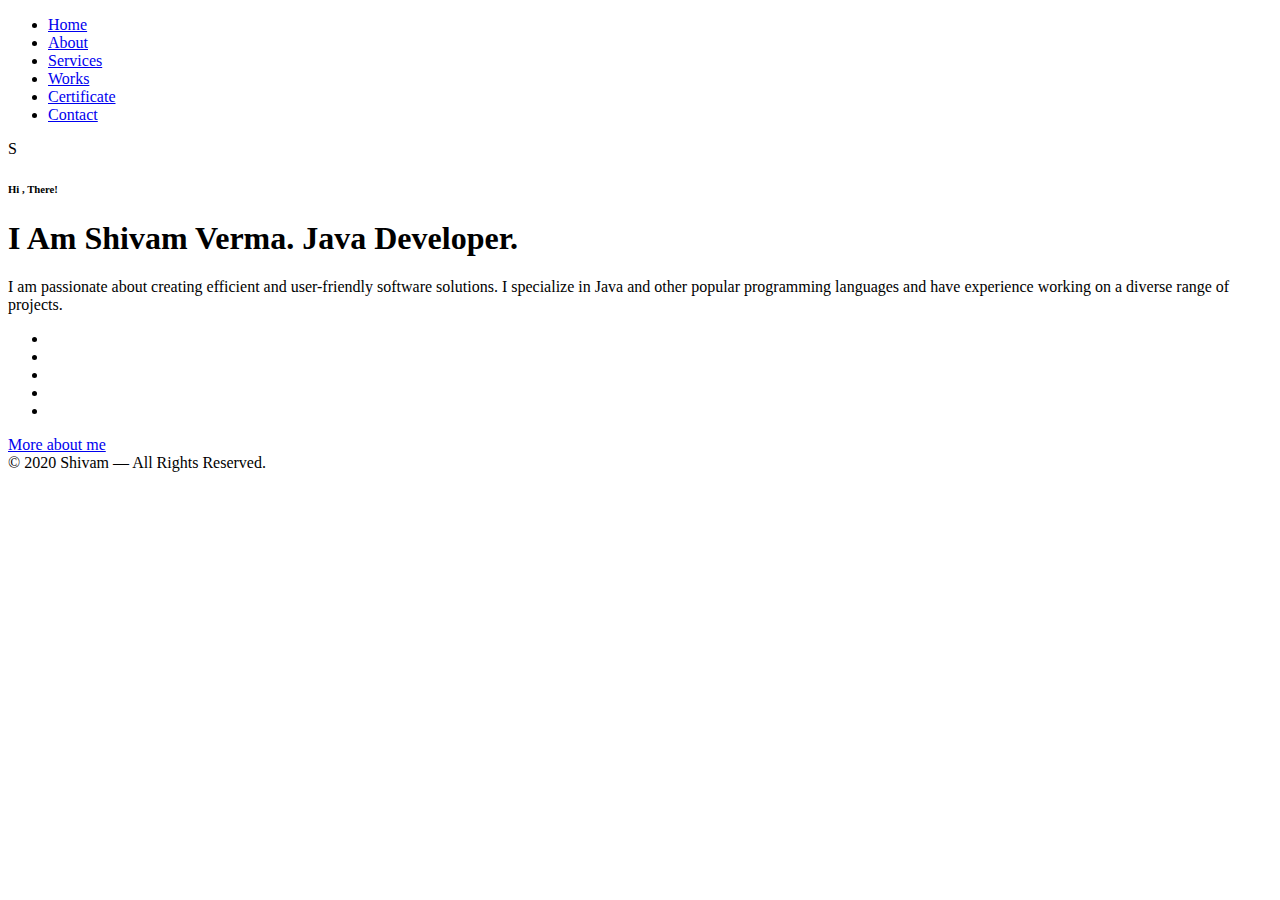
==== index.html @ c759f681 "updated information" ====
<!doctype html>
<html lang="en">


<head>
    <!-- Meta -->
    <meta charset="UTF-8">
    <meta name="viewport" content="width=device-width, initial-scale=1.0">
    <meta http-equiv="X-UA-Compatible" content="ie=edge">

    <!-- favicon -->
    <link rel="icon" sizes="16x16" type="image/png" href="/assets/img/favicon.png" id="fevicon" >

    <!-- Title -->
    <title> Shivam - Personal Portfolio  </title>

    <!-- CSS Plugins -->
    <link rel="stylesheet" href="assets/css/all.css">
    <link rel="stylesheet" href="assets/css/elegant-font-icons.css">
    <link rel="stylesheet" href="assets/css/bootstrap.min.css">
    <link rel="stylesheet" href="assets/css/magnific-popup.css">
    <link rel="stylesheet" href="assets/css/owl.carousel.css">
    <link rel="stylesheet" href="assets/css/jquery.animatedheadline.css">
    <link rel="stylesheet" href="assets/css/animate.css">

    <!-- Font Google -->
    <link href="https://fonts.googleapis.com/css?family=Poppins:300,400,500,600,700,800,900&amp;display=swap" rel="stylesheet">
    <link href="https://fonts.googleapis.com/css?family=Muli:300,400,500,600,700,800,900&amp;display=swap" rel="stylesheet">

    <!-- main style -->
    <link rel="stylesheet" href="assets/css/style.css">
    <link rel="stylesheet" href="assets/css/colors/color-6.css">
    <link rel="stylesheet" href="assets/css/custom.css">
</head>

<body>
    <!--Menu-->
    <div class="main-menu fixed-top main-menu-left">
        <nav class="nav-menu">
            <ul class="menu">
                <li>
                    <a href="index.html" class="active">Home</a>
                </li>
                <li>
                    <a href="about.html">About</a>
                </li>
                <li>
                    <a href="services.html">Services</a>
                </li>
                <li>
                    <a href="works.html">Works</a>
                </li>
                <li>
                    <a href="certificate.html">Certificate</a>
                </li>
              <!--   <li>
                    <a href="blog.html">Blog</a>
                </li> -->
                <li>
                    <a href="contact.html">Contact</a>
                </li>
            </ul>
        </nav>
        <!--hamburger-menu-->
        <a class="hamburger-menu js-toggle-menu" href="#">
            <div class="g-lines">
                <span class="line line-dark"></span>
                <span class="line line-dark"></span>
                <span class="line line-dark"></span>
            </div>
        </a>
    </div>
    
    <div class="main-logo text-center">
        <div class="container">
            <div class="row">
                <div class="col-lg-6"></div>
                <div class="col-lg-6">
                    <a class="logo wow customFadeInUp slow" >
                        S
                    </a>
                </div> 
            </div>
        </div>
    </div>

    <!--Home-->
   
    <section class="home home-6 d-flex align-items-center"  >
     <!-- <img src="/assets/img/bg/3.png" alt="logo" id="mypic"> -->
        <div class="container">
            <div class="row">
                <div class="col-lg-6"></div>
                <div class="col-lg-6">
                    <div class="home-banner wow customFadeInUp delay-0-2s slow">                      
                        <h6> Hi , There! </h6>
                        <h1 class="cd-headline clip">I Am 
                            <span class="cd-words-wrapper base-color">
                                <b class="is-visible"> Shivam Verma. </b>
                                <b contentEditable="true">Java Developer.</b>
                                <!-- <b>Back End Developer.</b> -->
                            </span>
                        </h1>
                        <p class="max-width-400">
                            I am passionate about creating efficient and user-friendly software solutions. I specialize in Java and other popular programming languages and have experience working on a diverse range of projects.
                        </p> 

                        <ul class="social-icons list-inline">
                            <li>
                                  <a href="https://www.linkedin.com/in/shivamverma61/"><i class="fab fa-linkedin"></i></a>  
                            </li>

                            <li>
                                  <a href="https://twitter.com/Arthur31692023/"> <i class="fab fa-twitter"></i></a> 
                                </li>

                            <li>
                                  <a href="https://www.instagram.com/zenvoyager_88">  <i class="fab fa-instagram"></i></a> 
                            </li>

                            <li>
                                 <a href="https://github.com/shivamverma26"><i class="fab fa-github"></i></a>
                            </li>

                            <li>
                              <a href="mailto:verma.shivam2605@gmail.com"><i class="fab fa-google"></i></a>    
                              </li>
                              
                        </ul>
                        <a href="about.html" class="btn-custom" >More about me</a>
                    </div>
                </div>
            </div>
        </div>
        <div class="copyright">
            <div class="container">
                <div class="row ">
                    <div class="col-lg-6"></div>
                    <div class="col-lg-6 text-center">
                        <span class="wow customFadeInUp delay-0-4s slow">© 2020 Shivam — All Rights Reserved.</span>
                    </div>
                </div>
            </div>
        </div>
    
    </section>


     <!--loading -->
    <div class="loading">
        <div class="circle"></div>
    </div>



    <!-- jQuery first, then Popper.js, then Bootstrap JS -->
    <script src="assets/js/jquery-3.5.0.min.js"></script>
    <script src="assets/js/popper.min.js"></script>
    <!-- <script src="assets/js/bootstrap.min.js"></script> -->
    
    <!-- JS Plugins  -->
    <script src="assets/js/jquery.magnific-popup.min.js"></script>
    <script src="assets/js/owl.carousel.min.js"></script>
    <script src="assets/js/jquery.mixitup.js"></script>
    <script src="assets/js/wow.min.js"></script>
    <script src="assets/js/ajax-contact.js"></script>
    <script src="assets/js/jquery.animatedheadline.min.js"></script>
    <script src="assets/js/main.js"></script>


</body>


</html>
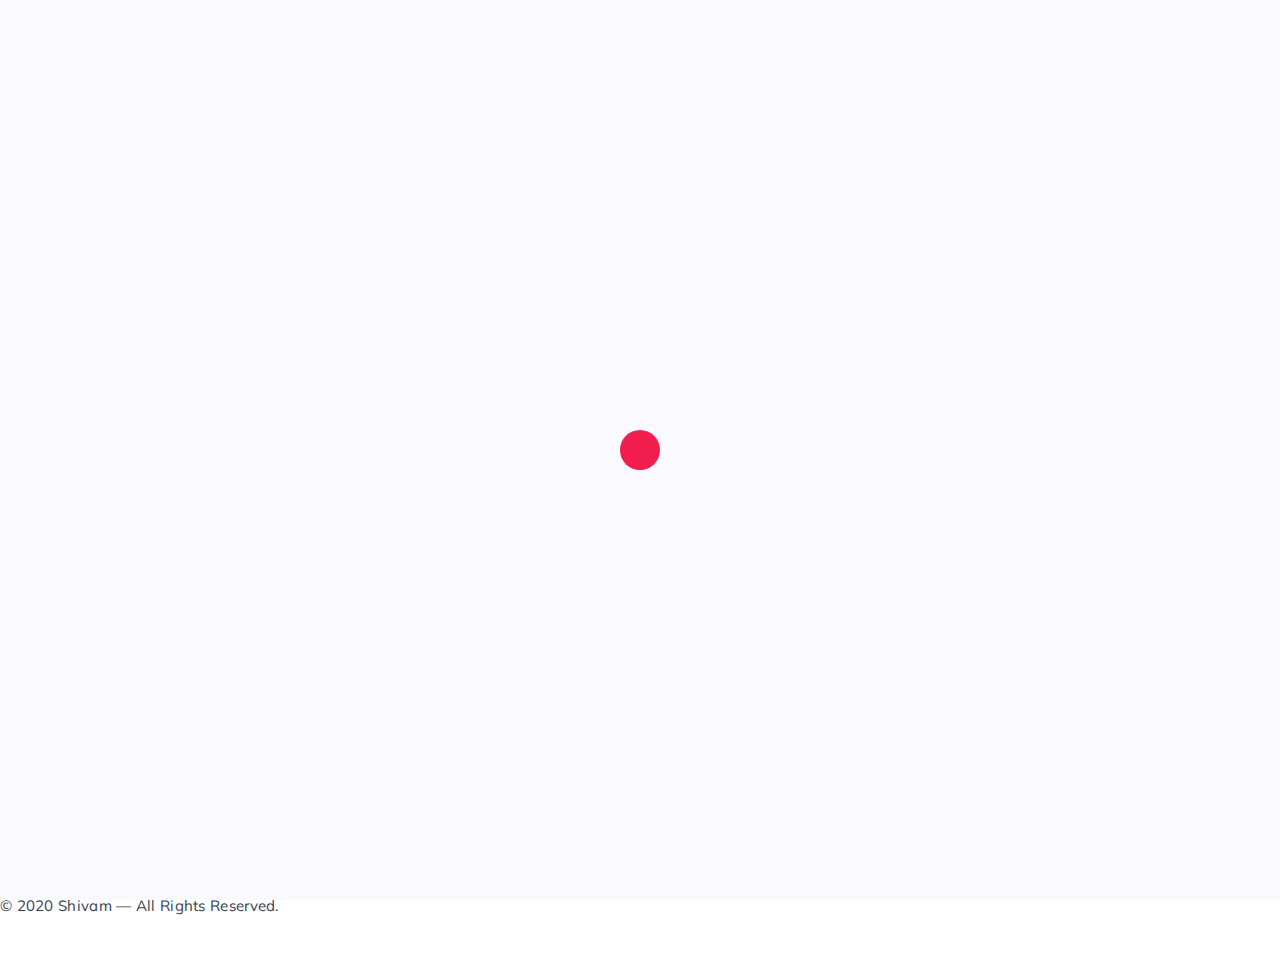
==== commit 867b65c1: "Information Updated" ====
--- a/index.html
+++ b/index.html
@@ -87,7 +87,7 @@
     <!--Home-->
    
     <section class="home home-6 d-flex align-items-center"  >
-     <!-- <img src="/assets/img/bg/3.png" alt="logo" id="mypic"> -->
+     <!-- <img src="./assets/img/bg/profile-pic.png" alt="logo" id="mypic"> -->
         <div class="container">
             <div class="row">
                 <div class="col-lg-6"></div>
@@ -101,7 +101,7 @@
                                 <!-- <b>Back End Developer.</b> -->
                             </span>
                         </h1>
-                        <p class="max-width-400">
+                        <p class="max-width-600">
                             I am passionate about creating efficient and user-friendly software solutions. I specialize in Java and other popular programming languages and have experience working on a diverse range of projects.
                         </p> 
 
--- a/assets/css/style.css
+++ b/assets/css/style.css
@@ -0,0 +1,2013 @@
+/* -----------------------------------------------
+				CSS Styles 
+--------------------------------------------------
+
+    Template Name: Shivam - Personal Portfolio Template
+    
+--------------------------------------------------
+
+Table of Content
+
+    - Global
+    - Section
+    - Menu
+    - Home
+    - About
+    - Services
+    - Works
+    - Blog
+    - Blog-single
+	- Contact 
+	- Preloader 
+    - Responsive
+    - Dark
+ 
+
+----------------------------------- */
+/* -----------------------------------
+		 Global
+----------------------------------- */
+* {
+  margin: 0;
+  padding: 0;
+  font-family: inherit;
+  outline: none !important;
+  list-style: none !important;
+}
+
+*:after,
+*:before {
+  -webkit-box-sizing: border-box;
+          box-sizing: border-box;
+  padding: 0;
+  margin: 0;
+}
+
+html {
+  scroll-behavior: smooth;
+}
+
+body {
+  font-family: "Muli", sans-serif;
+  font-size: 16px;
+  background-color: #F9F9FF;
+  color: #515c6a;
+  font-weight: 400;
+}
+
+h1, h2, h3, h4, h5, h6 {
+  font-family: "Poppins", sans-serif;
+  font-weight: 700;
+  line-height: 1.618;
+  color: #35404e;
+  margin: 0;
+}
+
+h1 {
+  font-size: 40px;
+}
+
+h2 {
+  font-size: 36px;
+}
+
+h3 {
+  font-size: 28px;
+}
+
+h4 {
+  font-size: 24px;
+}
+
+h5 {
+  font-size: 20px;
+}
+
+h6 {
+  font-size: 16px;
+}
+
+a {
+  text-decoration: none;
+  color: inherit;
+}
+
+a:hover, a:focus {
+  text-decoration: none;
+  color: #f21e4e;
+}
+
+.base-color {
+  color: #f21e4e;
+}
+
+.bg-base-color {
+  background-color: #f21e4e;
+}
+
+.max-width-400 {
+  max-width: 400px;
+}
+
+img {
+  max-width: 65%;
+  height: auto;
+}
+img.cup_img {
+  max-width: 65%;
+  height: auto;
+}
+img.banana_img {
+  max-width: 90%;
+  height: auto;
+}
+img.banana_img1{
+  max-width: 90%;
+  height: auto;
+  position: relative;
+  bottom: -50px;
+}
+.home {
+  background: url("../img/bg/temp.jpg"); 
+  margin-bottom: -100px;
+}
+
+ul {
+  margin-bottom: 0;
+}
+
+.list-inline li {
+  display: inline-block;
+}
+
+/* margin */
+.mb-50 {
+  margin-bottom: 50px;
+}
+
+.mb-40 {
+  margin-bottom: 40px;
+}
+
+.mb-30 {
+  margin-bottom: 30px;
+}
+
+.mb-20 {
+  margin-bottom: 20px;
+}
+
+.mt-40 {
+  margin-top: 40px;
+}
+
+/*  Buttons  */
+.btn-custom {
+  cursor: pointer;
+  display: -webkit-inline-box;
+  display: -ms-inline-flexbox;
+  display: inline-flex;
+  -webkit-box-align: center;
+      -ms-flex-align: center;
+          align-items: center;
+  position: relative;
+  text-align: center;
+  white-space: nowrap;
+  vertical-align: middle;
+  font-size: 16px;
+  font-weight: 600;
+  line-height: 24px;
+  padding: 8px 35px;
+  text-transform: capitalize;
+  z-index: 1;
+  border-radius: 20px;
+  background-color: #f21e4e;
+  color: #ffffff;
+  border: 1px solid #f21e4e;
+  -webkit-transition: all 0.5s ease;
+  transition: all 0.5s ease;
+}
+
+.btn-custom:hover, .btn-custom:focus {
+  color: #f21e4e;
+  background-color: transparent;
+  outline: none;
+}
+
+/*  Logo  */
+.main-logo {
+  position: absolute;
+  padding-top: 40px;
+  right: 0;
+  left: 0;
+  z-index: 1000;
+}
+
+.main-logo .logo {
+  font-weight: 600;
+  font-size: 22px;
+  font-family: "Poppins", sans-serif;
+  background-color: transparent;
+  color: #f21e4e;
+  width: 45px;
+  height: 45px;
+  border-radius: 50%;
+  display: inline-block;
+  line-height: 45px;
+  border: 2px solid #f21e4e;
+  text-align: center;
+  margin-right: 80px; /* Adjust this value to shift right */
+
+}
+
+.main-logo .logo:hover {
+  color: #f21e4e;
+}
+
+.main-logo .logo-white {
+  background-color: transparent;
+  color: #ffffff !important;
+  border: 2px solid #ffffff !important;
+}
+
+.main-logo .logo-white:hover {
+  color: #ffffff;
+}
+
+/* animation */
+.customFadeInUp {
+  -webkit-animation-name: customFadeInUp;
+          animation-name: customFadeInUp;
+}
+
+@-webkit-keyframes customFadeInUp {
+  from {
+    opacity: 0;
+    -webkit-transform: translate3d(0, 100px, 0);
+            transform: translate3d(0, 100px, 0);
+  }
+  to {
+    opacity: 1;
+    -webkit-transform: translate3d(0, 0, 0);
+            transform: translate3d(0, 0, 0);
+  }
+}
+
+@keyframes customFadeInUp {
+  from {
+    opacity: 0;
+    -webkit-transform: translate3d(0, 100px, 0);
+            transform: translate3d(0, 100px, 0);
+  }
+  to {
+    opacity: 1;
+    -webkit-transform: translate3d(0, 0, 0);
+            transform: translate3d(0, 0, 0);
+  }
+}
+
+.slow {
+  -webkit-animation-duration: 1.5s;
+          animation-duration: 1.5s;
+}
+
+.delay-0-2s {
+  -webkit-animation-delay: 0.2s;
+          animation-delay: 0.2s;
+}
+
+.delay-0-3s {
+  -webkit-animation-delay: 0.3s;
+          animation-delay: 0.3s;
+}
+
+.delay-0-4s {
+  -webkit-animation-delay: 0.4s;
+          animation-delay: 0.4s;
+}
+
+.delay-0-5s {
+  -webkit-animation-delay: 0.5s;
+          animation-delay: 0.5s;
+}
+
+.delay-0-6s {
+  -webkit-animation-delay: 0.6s;
+          animation-delay: 0.6s;
+}
+
+.delay-0-7s {
+  -webkit-animation-delay: 0.7s;
+          animation-delay: 0.7s;
+}
+
+.delay-0-8s {
+  -webkit-animation-delay: 0.8s;
+          animation-delay: 0.8s;
+}
+
+.delay-0-9s {
+  -webkit-animation-delay: 0.9s;
+          animation-delay: 0.9s;
+}
+
+.delay-0-10s {
+  -webkit-animation-delay: 1s;
+          animation-delay: 1s;
+}
+
+/* ------------------------------
+		 Section
+------------------------------ */
+.section {
+  padding: 80px 0px 50px 0px;
+}
+
+.section-heading {
+  text-align: center;
+  margin-bottom: 75px;
+}
+
+.section-heading h2 {
+  line-height: 1;
+}
+
+.section-description {
+  display: inline-block;
+  line-height: 1;
+  margin-bottom: 5px;
+  color: #ffffff;
+  border-radius: 0px;
+  position: relative;
+  padding: 5px 10px;
+  font-size: 13px;
+}
+
+.section-title {
+  font-weight: 900;
+  color: #35404e;
+}
+
+.section-sub-heading {
+  margin: auto;
+  text-align: center;
+  margin-bottom: 40px;
+}
+
+.section-sub-title {
+  font-weight: 800;
+  position: relative;
+  margin: auto;
+  text-align: center;
+  display: inline-block;
+}
+
+.section-sub-title:after {
+  position: absolute;
+  content: "";
+  left: 0px;
+  top: auto;
+  width: 100%;
+  height: 1px;
+  bottom: -4px;
+  background-color: #f21e4e;
+  z-index: -1;
+}
+
+.section-sub-title:before {
+  position: absolute;
+  content: "";
+  left: 0;
+  top: auto;
+  width: 14px;
+  height: 14px;
+  bottom: -10px;
+  border-radius: 50%;
+  background-color: #f21e4e;
+  right: 0;
+  margin: auto;
+  z-index: 2;
+  border: 4px solid #F9F9FF;
+}
+
+/* -----------------------------------
+		Menu
+----------------------------------- */
+.main-menu {
+  padding-top: 40px;
+}
+
+.main-menu .menu {
+  background-color: #ffffff;
+  display: none;
+  list-style: none;
+  margin: 0;
+  padding: 0px 20px;
+  position: absolute;
+  top: 86px;
+  width: 150px;
+  right: 50px;
+  -webkit-box-shadow: 0px 5px 20px 0px rgba(69, 67, 96, 0.1);
+          box-shadow: 0px 5px 20px 0px rgba(69, 67, 96, 0.1);
+}
+
+.main-menu .menu li {
+  padding-top: 15px;
+}
+
+.main-menu .menu li:first-child {
+  padding-top: 20px;
+}
+
+.main-menu .menu li:last-child {
+  padding-bottom: 20px;
+}
+
+.main-menu .menu li a {
+  display: block;
+  text-align: left;
+  text-decoration: none;
+  color: #35404e;
+  -webkit-transition: all 0.3s ease-in-out;
+  transition: all 0.3s ease-in-out;
+}
+
+.main-menu .menu li a.active {
+  position: relative;
+  color: #f21e4e;
+}
+
+.main-menu .menu li a.active:after {
+  position: absolute;
+  content: "";
+  left: 0px;
+  top: 0px;
+  width: 2px;
+  height: 100%;
+  background-color: #f21e4e;
+  margin-left: -20px;
+  bottom: 0;
+}
+
+.main-menu .hamburger-menu {
+  display: inline-block;
+  -webkit-transition: all 0.3s ease-in-out;
+  transition: all 0.3s ease-in-out;
+  position: absolute;
+  right: 50px;
+  top: 40px;
+  margin-left: auto;
+  height: 45px;
+}
+
+.main-menu .hamburger-menu:hover {
+  cursor: pointer;
+}
+
+.main-menu .hamburger-menu .g-lines {
+  padding-top: 12px;
+}
+
+.main-menu .hamburger-menu .line {
+  background: #ffffff;
+  display: block;
+  height: 2px;
+  margin: 0 0 6px;
+  width: 30px;
+  margin-left: auto;
+  text-align: left;
+  -webkit-transition: all 0.3s ease-in-out;
+  transition: all 0.3s ease-in-out;
+}
+
+.main-menu .hamburger-menu .line:first-child {
+  width: 17px;
+}
+
+.main-menu .hamburger-menu .line:nth-child(3) {
+  width: 22px;
+}
+
+.main-menu .hamburger-menu .line-dark {
+  background: #35404e;
+}
+
+.main-menu .hamburger-menu.open .line {
+  margin: 0 0 5px;
+}
+
+.main-menu .hamburger-menu.open .line:first-child {
+  -webkit-transform: rotate(45deg);
+          transform: rotate(45deg);
+  -webkit-transform-origin: 4px;
+          transform-origin: 4px;
+  width: 30px;
+}
+
+.main-menu .hamburger-menu.open .line:nth-child(2) {
+  opacity: 0;
+}
+
+.main-menu .hamburger-menu.open .line:nth-child(3) {
+  -webkit-transform: rotate(-45deg);
+          transform: rotate(-45deg);
+  -webkit-transform-origin: 8px;
+          transform-origin: 8px;
+  width: 30px;
+}
+
+.main-menu-left .menu {
+  left: 50px !important;
+}
+
+.main-menu-left .hamburger-menu {
+  left: 50px !important;
+  right: auto !important;
+}
+
+.main-menu-left .hamburger-menu .line {
+  margin-left: 0;
+}
+
+/* ------------------------------
+		 Home
+------------------------------ */
+.home {
+  height: 100vh;
+  background-position: center center;
+  background-size: cover;
+  position: relative;
+  z-index: 1;
+}
+
+.home:after {
+  position: absolute;
+  content: "";
+  left: 0;
+  top: 0;
+  width: 100%;
+  height: 100%;
+  background-color: #000000;
+  z-index: -1;
+}
+
+.home-banner {
+  text-align: center;
+  margin-top: 15px;
+  margin-right: 80px; /* Adjust this value to shift right */
+}
+
+
+.home-banner h6 {
+  color: #eee;
+  margin-bottom: 25px;
+  font-weight: 400;
+}
+
+.home-banner h1 {
+  margin-bottom: 25px;
+  color: #ffffff;
+  letter-spacing: 0.5px;
+  font-weight: 800;
+  text-align: center;
+}
+
+.home-banner h1.cd-headline {
+  font-size: 40px;
+  font-weight: 800;
+}
+
+.home-banner h1.cd-headline span {
+  padding: 0;
+}
+
+.home-banner h1.cd-headline .cd-words-wrapper {
+  text-align: center;
+}
+
+.home-banner h1.cd-headline .cd-words-wrapper:after {
+  background-color: transparent;
+}
+
+.home-banner p {
+  color: #ffffff;
+  margin: auto auto 30px auto;
+}
+
+.home-banner .social-icons {
+  margin-bottom: 30px;
+  z-index: 1;
+  position: relative;
+}
+
+.home-banner .social-icons li {
+  margin-right: 20px;
+  width: 35px;
+  height: 35px;
+  background-color: rgba(255, 255, 255, 0.1);
+  border-radius: 50%;
+  text-align: center;
+}
+
+.home-banner .social-icons li i {
+  color: #eee;
+  line-height: 35px;
+  font-size: 15px;
+}
+
+.home-banner .social-icons li i:hover {
+  color: #f21e4e;
+}
+
+.home-banner .social-icons li:last-child {
+  margin-right: 0px;
+}
+
+.home-banner .g-buttons .btn-custom {
+  margin-right: 20px;
+}
+
+.home .copyright {
+  position: absolute;
+  bottom: 40px;
+  margin: auto;
+  width: 100%;
+}
+
+.home .copyright span {
+  font-size: 15px;
+  color: #eee;
+  margin-bottom: 0;
+  font-weight: 400;
+  letter-spacing: 0.3px;
+}
+
+.home .copyright span .sel {
+  padding: 0px 4px;
+  opacity: 0.5;
+}
+
+.home-1:after {
+  opacity: 0;
+}
+
+.home-2:after {
+  opacity: 0.5;
+}
+
+.home-3:after {
+  top: 0;
+  left: -50%;
+  opacity: 0.6;
+  width: 100%;
+  -webkit-transition: all 0.5s cubic-bezier(0.7, 0, 0.3, 1);
+  transition: all 0.5s cubic-bezier(0.7, 0, 0.3, 1);
+  -webkit-transform: skew(-15deg, 0deg);
+          transform: skew(-15deg, 0deg);
+}
+
+.home-4 {
+  background-color: #F9F9FF;
+  overflow: hidden;
+}
+
+.home-4:after {
+  top: 0;
+  left: 50%;
+  opacity: 1;
+  width: 100%;
+  background-color: #f21e4e;
+  -webkit-transition: all 0.5s cubic-bezier(0.7, 0, 0.3, 1);
+  transition: all 0.5s cubic-bezier(0.7, 0, 0.3, 1);
+  -webkit-transform: skew(-15deg, 0deg);
+          transform: skew(-15deg, 0deg);
+  z-index: -1;
+}
+
+.home-4 .home-banner h1 {
+  color: #35404e;
+}
+
+.home-4 .home-banner p, .home-4 .home-banner .social-icons i, .home-4 .home-banner h6 {
+  color: #35404e;
+}
+
+.home-4 .home-banner .social-icons li {
+  background-color: rgba(53, 64, 78, 0.1);
+}
+
+.home-4 .hero {
+  position: absolute;
+  right: 0px;
+  top: 0;
+  width: 100%;
+  height: 100%;
+  background-position: center bottom;
+  background-size: cover;
+}
+
+.home-4 .copyright span {
+  color: #35404e;
+}
+
+.home-5 {
+  background-color: #f21e4e;
+  background-position: center bottom;
+}
+
+.home-5:after {
+  top: 0;
+  left: -50%;
+  opacity: 0.1;
+  width: 100%;
+  -webkit-transition: all 0.5s cubic-bezier(0.7, 0, 0.3, 1);
+  transition: all 0.5s cubic-bezier(0.7, 0, 0.3, 1);
+  -webkit-transform: skew(-15deg, 0deg);
+          transform: skew(-15deg, 0deg);
+}
+
+.home-5 .home-banner h1 {
+  color: #ffffff;
+}
+
+.home-5 .home-banner p, .home-5 .home-banner .social-icons i, .home-5 .home-banner h6 {
+  color: #ffffff;
+}
+
+.home-5 .home-banner .social-icons li {
+  background-color: rgba(255, 255, 255, 0.1);
+}
+
+.home-5 .home-banner .social-icons li i:hover {
+  color: #ffffff;
+}
+
+.home-5 .home-banner .btn-custom {
+  background-color: #ffffff;
+  color: #35404e;
+  border: 1px solid #ffffff;
+}
+
+.home-5 .home-banner .btn-custom:hover {
+  background-color: transparent;
+  color: #ffffff;
+}
+
+.home-5 .copyright p {
+  color: #ffffff;
+}
+
+.home-6:after {
+  opacity: 0;
+}
+
+.home-6 .home-banner h1 {
+  color: #35404e;
+}
+
+.home-6 .home-banner p, .home-6 .home-banner .social-icons i, .home-6 .home-banner h6 {
+  color: #35404e;
+}
+
+.home-6 .home-banner .social-icons li {
+  background-color: rgba(53, 64, 78, 0.1);
+}
+
+.home-6 .copyright span {
+  color: #35404e;
+}
+
+.home-dark {
+  background-color: #353353;
+}
+
+.home-dark:after {
+  opacity: 0;
+}
+
+/* ------------------------------
+		About
+------------------------------ */
+.about-hero {
+  margin-bottom: 30px;
+}
+
+.about-hero img {
+  background-color: #eee;
+  border-radius: 5px;
+  -webkit-box-shadow: 0px 5px 20px 0px rgba(69, 67, 96, 0.1);
+          box-shadow: 0px 5px 20px 0px rgba(69, 67, 96, 0.1);
+}
+
+.about-info {
+  margin-bottom: 30px;
+  position: relative;
+}
+
+.about-info h5 {
+  margin-bottom: 20px;
+}
+
+.about-info .g-listes {
+  display: -webkit-box;
+  display: -ms-flexbox;
+  display: flex;
+  -webkit-box-align: center;
+      -ms-flex-align: center;
+          align-items: center;
+  margin-bottom: 15px;
+}
+
+.about-info .liste li {
+  margin-bottom: 13px;
+}
+
+.about-info .liste li span {
+  font-weight: 700;
+  margin-right: 10px;
+  color: #35404e;
+}
+
+.about-info .liste:last-child {
+  margin-left: auto;
+}
+
+.about-info .g-bottom {
+  display: -webkit-box;
+  display: -ms-flexbox;
+  display: flex;
+  -webkit-box-align: center;
+      -ms-flex-align: center;
+          align-items: center;
+}
+
+.about-info .btn-custom {
+  margin-right: 30px;
+}
+
+.about-info .social-icons li {
+  margin-right: 15px;
+}
+
+.about-info .social-icons li i {
+  color: #35404e;
+  font-size: 15px;
+}
+
+.about-info .social-icons li i:hover {
+  color: #f21e4e;
+}
+
+.about-box {
+  background-color: #ffffff;
+  padding: 20px;
+  text-align: center;
+  border-radius: 20px;
+  margin-bottom: 30px;
+  -webkit-box-shadow: 0px 5px 20px 0px rgba(69, 67, 96, 0.1);
+          box-shadow: 0px 5px 20px 0px rgba(69, 67, 96, 0.1);
+}
+
+.about-box h2 {
+  font-weight: 900;
+  font-family: "Poppins", sans-serif;
+  margin-bottom: 0;
+  line-height: 1.3;
+}
+
+.about-box h2:after {
+  content: '+';
+  position: absolute;
+  padding-left: 2px;
+  font-size: 25px;
+  font-weight: 400;
+  top: 25px;
+}
+
+.about-box p {
+  margin-bottom: 0;
+  text-transform: capitalize;
+}
+
+.timeline {
+  padding: 30px 30px 40px 30px;
+  border-radius: 20px;
+  background-color: #ffffff;
+  margin-bottom: 30px;
+  -webkit-box-shadow: 0px 5px 20px 0px rgba(69, 67, 96, 0.1);
+          box-shadow: 0px 5px 20px 0px rgba(69, 67, 96, 0.1);
+}
+
+.timeline-item {
+  display: -webkit-box;
+  display: -ms-flexbox;
+  display: flex;
+}
+
+.timeline-item .icon {
+  position: relative;
+}
+
+.timeline-item .icon:after {
+  position: absolute;
+  content: "";
+  left: auto;
+  top: auto;
+  width: 8px;
+  height: 8px;
+  background-color: #f21e4e;
+  border-radius: 50%;
+  margin-top: 10px;
+  margin-left: -3px;
+}
+
+.timeline-item .icon:before {
+  position: absolute;
+  content: "";
+  left: auto;
+  top: auto;
+  width: 1px;
+  height: calc(100% - 30px);
+  background-color: #f21e4e;
+  margin-top: 30px;
+}
+
+.timeline-item .box {
+  padding-left: 50px;
+  margin-bottom: 50px;
+}
+
+.timeline-item .box h5 {
+  margin-bottom: 5px;
+}
+
+.timeline-item .box h5 span {
+  color: #35404e;
+  font-weight: 400;
+  font-size: 16px;
+  text-transform: capitalize;
+}
+
+.timeline-item .box small {
+  color: #ffffff;
+  padding: 3px 8px;
+  font-weight: 500;
+  font-size: 11px;
+  letter-spacing: 0.5px;
+}
+
+.timeline-item .box p {
+  margin-top: 10px;
+  margin-bottom: 0;
+}
+
+.timeline-item:last-child .box {
+  margin-bottom: 0px;
+}
+
+/*  Skills  */
+.skill-item {
+  margin-bottom: 30px;
+}
+
+.skill-item p {
+  font-weight: 600;
+  margin-bottom: 5px;
+}
+
+.skill-item .skill-progress {
+  background-color: #eee;
+  border-radius: 20px;
+}
+
+.skill-item .skill-progress-bar {
+  width: 0;
+  height: 4px;
+  position: relative;
+  border-radius: 20px;
+  -webkit-transition: all 0.5s ease;
+  transition: all 0.5s ease;
+}
+
+.skill-item .skill-progress-bar span {
+  position: absolute;
+  right: 0;
+  top: -24px;
+  font-size: 13px;
+  font-weight: 500;
+}
+
+/* ------------------------------
+		  Services
+------------------------------ */
+.service-item {
+  padding: 30px;
+  margin-bottom: 60px;
+  border-radius: 20px;
+  text-align: center;
+  position: relative;
+  background-color: #ffffff;
+  -webkit-transition: all 0.7s ease;
+  transition: all 0.7s ease;
+  -webkit-box-shadow: 0px 5px 20px 0px rgba(69, 67, 96, 0.1);
+          box-shadow: 0px 5px 20px 0px rgba(69, 67, 96, 0.1);
+}
+
+.service-item .icon {
+  width: 80px;
+  height: 80px;
+  border-radius: 50%;
+  text-align: center;
+  margin: auto;
+  position: absolute;
+  top: -40px;
+  left: 0;
+  right: 0;
+  border: 8px solid #F9F9FF;
+}
+
+.service-item .icon i {
+  line-height: 60px;
+  font-size: 20px;
+  color: #ffffff;
+}
+
+.service-item .icon h4 {
+  color: #ffffff;
+  line-height: 60px;
+}
+
+.service-item h5 {
+  margin-top: 50px;
+  margin-bottom: 30px;
+  position: relative;
+  display: inline-block;
+  padding: 10px 20px;
+}
+
+.service-item h5:after {
+  position: absolute;
+  content: "";
+  left: auto;
+  top: 0;
+  width: 30px;
+  height: 30px;
+  border-top: 1px solid #f21e4e;
+  border-right: 1px solid #f21e4e;
+  right: 0;
+}
+
+.service-item h5:before {
+  position: absolute;
+  content: "";
+  left: 0;
+  top: auto;
+  width: 30px;
+  height: 30px;
+  bottom: 0;
+  border-bottom: 1px solid #f21e4e;
+  border-left: 1px solid #f21e4e;
+}
+
+.service-item p {
+  margin-bottom: 5px;
+}
+
+.service-item:hover {
+  -webkit-transform: translateY(-10px);
+          transform: translateY(-10px);
+  -webkit-box-shadow: 0px 5px 20px 0px rgba(69, 67, 96, 0.1);
+          box-shadow: 0px 5px 20px 0px rgba(69, 67, 96, 0.1);
+}
+
+/* testimonials */
+.testimonials-item {
+  padding: 30px;
+  border-radius: 20px;
+  background-color: #ffffff;
+  margin-top: 10px;
+  margin-bottom: 30px;
+  text-align: center;
+  margin: auto;
+  -webkit-transition: all 0.5s ease;
+  transition: all 0.5s ease;
+  -webkit-box-shadow: 0px 5px 20px 0px rgba(69, 67, 96, 0.1);
+          box-shadow: 0px 5px 20px 0px rgba(69, 67, 96, 0.1);
+}
+
+.testimonials-item .icon {
+  font-size: 30px;
+  display: inline-block;
+  border-radius: 50%;
+  width: 40px;
+  height: 40px;
+  text-align: center;
+  position: relative;
+  z-index: 1;
+  margin-top: 10px;
+}
+
+.testimonials-item .icon span {
+  color: #ffffff;
+  line-height: 40px;
+  top: 0;
+  position: absolute;
+  left: 0;
+  right: 0;
+  bottom: 0;
+}
+
+.testimonials-item .image {
+  margin: auto;
+  margin-bottom: 20px;
+  padding-top: 5px;
+}
+
+.testimonials-item .image img {
+  width: 90px;
+  height: 90px;
+  border-radius: 50%;
+  margin: auto;
+  border: 2px solid #f21e4e;
+  padding: 2px;
+}
+
+.testimonials-item h6 {
+  font-weight: 600;
+}
+
+.testimonials-item .job {
+  margin-bottom: 20px;
+  font-size: 15px;
+}
+
+.testimonials .owl-dots {
+  text-align: center;
+  line-height: 0;
+  margin-bottom: 30px;
+}
+
+.testimonials .owl-dot span {
+  display: block;
+  width: 10px;
+  height: 10px;
+  background-color: transparent;
+  border: 0;
+  margin: 0 6px;
+  border-radius: 20px;
+  border: 1px solid #f21e4e;
+  -webkit-transition: all 0.5s ease;
+  transition: all 0.5s ease;
+}
+
+.testimonials .owl-dot.active span {
+  background-color: #f21e4e;
+}
+
+.testimonials .owl-stage-outer {
+  padding-bottom: 30px;
+}
+
+/* clients */
+.clients-item {
+  margin-bottom: 30px;
+  border-radius: 20px;
+}
+
+.clients-item img {
+  opacity: 0.8;
+}
+
+.clients-item:hover img {
+  opacity: 1;
+}
+
+/*  Pricing  */
+.pricing-item {
+  text-align: center;
+  padding: 30px 0px;
+  border-radius: 20px;
+  position: relative;
+  margin-bottom: 30px;
+  background-color: #ffffff;
+  z-index: 1;
+  -webkit-box-shadow: 0px 5px 20px 0px rgba(69, 67, 96, 0.1);
+          box-shadow: 0px 5px 20px 0px rgba(69, 67, 96, 0.1);
+  -webkit-transition: all 0.7s ease;
+  transition: all 0.7s ease;
+}
+
+.pricing-item:after {
+  position: absolute;
+  content: "";
+  left: 0;
+  top: 0;
+  width: 100%;
+  height: 110px;
+  background-color: #ffffff;
+  right: 0;
+  z-index: -1;
+  border-radius: 20px;
+  border-bottom-left-radius: 50%;
+  border-bottom-right-radius: 50%;
+  border-bottom: 1px solid #f21e4e;
+  -webkit-transition: all 1s ease;
+  transition: all 1s ease;
+}
+
+.pricing-item h5 {
+  margin-bottom: 15px;
+  line-height: 1;
+}
+
+.pricing-item .content {
+  position: relative;
+}
+
+.pricing-item .content .price {
+  background: #ffffff;
+  width: 80px;
+  height: 80px;
+  margin: auto;
+  border-radius: 50%;
+  z-index: 2;
+  border: 1px solid #f21e4e;
+  -webkit-transition: all 0.7s ease;
+  transition: all 0.7s ease;
+}
+
+.pricing-item .content .price h3 {
+  font-weight: 700;
+  line-height: 66px;
+  color: #f21e4e;
+  position: absolute;
+  margin: auto;
+  text-align: center;
+  left: 0;
+  right: 0;
+}
+
+.pricing-item .content .price h3 span {
+  font-size: 11px;
+  color: #f21e4e;
+  font-weight: 400;
+  margin-top: 19px;
+  position: absolute;
+  margin-left: -41px;
+}
+
+.pricing-item .content ul {
+  list-style-type: none;
+  margin: 30px 0;
+}
+
+.pricing-item .content ul li {
+  margin-bottom: 10px;
+  text-align: center;
+}
+
+.pricing-item .content ul li:last-child {
+  margin-bottom: 0;
+}
+
+.pricing-item:hover {
+  -webkit-transform: translateY(-10px);
+          transform: translateY(-10px);
+  -webkit-transition: all 1s ease;
+  transition: all 1s ease;
+}
+
+.pricing-item:hover .price {
+  background-color: #f21e4e;
+}
+
+.pricing-item:hover .price h3, .pricing-item:hover .price span {
+  color: #ffffff !important;
+}
+
+/* ------------------------------
+		 Works
+------------------------------ */
+.works-filters {
+  margin-bottom: 35px;
+  text-align: center;
+}
+
+.works-filters li {
+  margin-right: 30px;
+  font-weight: 700;
+  cursor: pointer;
+  margin-bottom: 5px;
+}
+
+.works-filters li.active {
+  color: #f21e4e;
+  -webkit-transition: all 0.5s ease;
+  transition: all 0.5s ease;
+}
+
+.works-item {
+  margin-bottom: 30px;
+  border-radius: 20px;
+  -webkit-box-shadow: 0px 5px 20px 0px rgba(69, 67, 96, 0.1);
+          box-shadow: 0px 5px 20px 0px rgba(69, 67, 96, 0.1);
+}
+
+.works-item .image {
+  position: relative;
+  overflow: hidden;
+  border-radius: 20px;
+}
+
+.works-item .image img {
+  -webkit-transition: all 0.7s ease;
+  transition: all 0.7s ease;
+}
+
+.works-item .image .overly {
+  opacity: 0;
+  position: absolute;
+  width: 100%;
+  height: 100%;
+  top: 0;
+  left: 0;
+  display: -webkit-box;
+  display: -ms-flexbox;
+  display: flex;
+  -webkit-box-align: end;
+      -ms-flex-align: end;
+          align-items: flex-end;
+  padding: 0px 20px 20px 20px;
+  -webkit-transition: all 0.7s ease;
+  transition: all 0.7s ease;
+}
+
+.works-item .image .overly p {
+  text-transform: capitalize;
+  font-weight: 500;
+  color: #ffffff;
+  margin-bottom: 0;
+  -webkit-transition: all 0.7s ease;
+  transition: all 0.7s ease;
+}
+
+.works-item .image .overly .info {
+  width: 100%;
+}
+
+.works-item .image .overly .details a {
+  margin-right: 10px;
+  width: 30px;
+  height: 30px;
+  border-radius: 20px;
+  background-color: #ffffff;
+  text-align: center;
+  color: #35404e;
+  -webkit-transition: all 0.4s ease;
+  transition: all 0.4s ease;
+}
+
+.works-item .image .overly .details a i {
+  color: #35404e;
+  font-size: 14px;
+  line-height: 30px;
+}
+
+.works-item .image .overly .details a:last-child {
+  margin-right: 0px;
+}
+
+.works-item .image:hover img {
+  -webkit-transform: scale(1.2);
+          transform: scale(1.2);
+}
+
+.works-item .image:hover .overly {
+  background: -webkit-gradient(linear, left top, left bottom, from(rgba(0, 0, 0, 0)), color-stop(33%, rgba(0, 0, 0, 0)), color-stop(66%, rgba(0, 0, 0, 0.1)), to(rgba(0, 0, 0, 0.7)));
+  background: linear-gradient(180deg, rgba(0, 0, 0, 0) 0%, rgba(0, 0, 0, 0) 33%, rgba(0, 0, 0, 0.1) 66%, rgba(0, 0, 0, 0.7) 100%);
+  opacity: 1;
+}
+
+.works-item .image:hover .overly .details a:hover {
+  background-color: #f21e4e;
+}
+
+.works-item .image:hover .overly .details a:hover i {
+  color: #ffffff;
+}
+
+.works-items .mix {
+  display: none;
+}
+
+/* ---------------------------------
+		Blog 
+--------------------------------- */
+.blog-item {
+  padding: 30px;
+  text-align: center;
+  margin-bottom: 60px;
+  background-color: #ffffff;
+  border-radius: 20px;
+  -webkit-box-shadow: 0px 5px 20px 0px rgba(69, 67, 96, 0.1);
+          box-shadow: 0px 5px 20px 0px rgba(69, 67, 96, 0.1);
+  -webkit-transition: all 0.7s ease;
+  transition: all 0.7s ease;
+}
+
+.blog-item .thumbnail {
+  margin-top: -60px;
+  margin-bottom: 25px;
+  border-radius: 20px;
+  -webkit-box-shadow: 0px 5px 20px 0px rgba(69, 67, 96, 0.1);
+          box-shadow: 0px 5px 20px 0px rgba(69, 67, 96, 0.1);
+}
+
+.blog-item .thumbnail img {
+  border-radius: 20px;
+}
+
+.blog-item h5 {
+  margin-bottom: 15px;
+}
+
+.blog-item h5 a {
+  -webkit-transition: all 0.7s ease;
+  transition: all 0.7s ease;
+}
+
+.blog-item p {
+  margin-bottom: 25px;
+}
+
+.blog-item:hover {
+  -webkit-transform: translateY(-10px);
+          transform: translateY(-10px);
+}
+
+.blog-item:hover h5 a {
+  color: #f21e4e;
+}
+
+/* pagination */
+.pagination {
+  display: -webkit-inline-box;
+  display: -ms-inline-flexbox;
+  display: inline-flex;
+}
+
+.pagination li {
+  width: 35px;
+  height: 35px;
+  border: 1px solid #f21e4e;
+  margin-right: 10px;
+  border-radius: 50%;
+}
+
+.pagination li a {
+  line-height: 33px;
+  color: #f21e4e;
+  font-weight: 600;
+  -webkit-transition: all 0.5s ease;
+  transition: all 0.5s ease;
+}
+
+.pagination li.active, .pagination li:hover {
+  background-color: #f21e4e;
+  -webkit-box-shadow: 0px 5px 20px 0px rgba(69, 67, 96, 0.1);
+          box-shadow: 0px 5px 20px 0px rgba(69, 67, 96, 0.1);
+}
+
+.pagination li.active a, .pagination li:hover a {
+  color: #ffffff;
+}
+
+/* ---------------------------------
+		Blog-single
+--------------------------------- */
+.blog-single {
+  padding: 30px;
+  border-radius: 20px;
+  background-color: #ffffff;
+  margin-bottom: 30px;
+  -webkit-box-shadow: 0px 5px 20px 0px rgba(69, 67, 96, 0.1);
+          box-shadow: 0px 5px 20px 0px rgba(69, 67, 96, 0.1);
+}
+
+.blog-single .thumbnail {
+  margin-bottom: 15px;
+}
+
+.blog-single img {
+  border-radius: 5px;
+  margin-bottom: 15px;
+}
+
+.blog-single .title {
+  margin-bottom: 16px;
+}
+
+.blog-single .quote {
+  background-color: #F9F9FF;
+  padding: 20px;
+  border-left: 3px solid #f21e4e;
+}
+
+.blog-single .meta {
+  display: -webkit-box;
+  display: -ms-flexbox;
+  display: flex;
+  -webkit-box-align: center;
+      -ms-flex-align: center;
+          align-items: center;
+  margin-top: 35px;
+}
+
+.blog-single .meta p {
+  font-size: 14px;
+}
+
+.blog-single .meta p span {
+  margin-right: 20px;
+}
+
+.blog-single .meta p i {
+  color: #f21e4e;
+  margin-right: 5px;
+}
+
+.blog-single .meta .social-links li {
+  margin-right: 15px;
+}
+
+.blog-single .footer-author {
+  display: -webkit-box;
+  display: -ms-flexbox;
+  display: flex;
+  -webkit-box-align: center;
+      -ms-flex-align: center;
+          align-items: center;
+  background-color: #F9F9FF;
+  padding: 30px;
+  border-radius: 5px;
+  margin-top: 50px;
+}
+
+.blog-single .footer-author img {
+  width: 110px;
+  margin-right: 20px;
+  border-radius: 50%;
+  margin-bottom: 0;
+}
+
+.blog-single .footer-author p {
+  margin-bottom: 0;
+}
+
+/*  widget  */
+.widget {
+  margin-bottom: 30px;
+  background-color: #ffffff;
+  padding: 15px 20px 20px 20px;
+  border-radius: 20px;
+  -webkit-box-shadow: 0px 5px 20px 0px rgba(69, 67, 96, 0.1);
+          box-shadow: 0px 5px 20px 0px rgba(69, 67, 96, 0.1);
+}
+
+.widget-title {
+  margin-bottom: 10px;
+}
+
+.widget-search .search-form {
+  display: -webkit-box;
+  display: -ms-flexbox;
+  display: flex;
+  -webkit-box-align: center;
+      -ms-flex-align: center;
+          align-items: center;
+  position: relative;
+  width: 100%;
+}
+
+.widget-search .search-form .form-group {
+  width: 100%;
+  margin-bottom: 0;
+}
+
+.widget-search .search-form .form-control {
+  background-color: #ffffff;
+  border: 1px solid #eee;
+  font-size: 16px;
+}
+
+.widget-search .search-form .form-control:focus {
+  -webkit-box-shadow: none;
+          box-shadow: none;
+  -webkit-box-shadow: 0px 5px 20px 0px rgba(69, 67, 96, 0.1);
+          box-shadow: 0px 5px 20px 0px rgba(69, 67, 96, 0.1);
+}
+
+.widget-search .search-form .submit-btn {
+  background-color: #f21e4e;
+  color: #ffffff;
+  border: none;
+  position: absolute;
+  right: 0;
+  top: 0;
+  width: 50px;
+  border-top-right-radius: 5px;
+  border-bottom-right-radius: 5px;
+  height: calc(1.5em + .75rem + 2px);
+  padding: .375rem .75rem;
+}
+
+.widget-search .search-form .submit-btn i {
+  color: #ffffff;
+  font-weight: 400;
+}
+
+.widget-categories ul .cat-item:not(:last-child) {
+  margin-bottom: 10px;
+}
+
+.widget-categories ul a {
+  font-weight: 500;
+  width: 100%;
+}
+
+.widget-categories ul a:hover {
+  color: #f21e4e;
+}
+
+.widget-categories ul .badge-pill {
+  color: #ffffff;
+  background-color: #f21e4e;
+  cursor: pointer;
+  padding: 4px 10px;
+  border-radius: 30px;
+}
+
+.widget-categories ul .badge-pill:hover {
+  color: #eee;
+}
+
+.widget-recent-posts .post-item {
+  margin-bottom: 30px;
+}
+
+.widget-recent-posts .post-item img {
+  width: 80px;
+  height: 80px;
+  margin-right: 15px;
+  border-radius: 5px;
+}
+
+.widget-recent-posts .post-item p {
+  margin-bottom: 0;
+  margin-top: 5px;
+  font-size: 14px;
+}
+
+.widget-recent-posts .post-item:last-child {
+  margin-bottom: 0;
+}
+
+.widget-tags li {
+  background-color: #eee;
+  padding: 5px 10px;
+  margin-bottom: 5px;
+  border-radius: 5px;
+  text-transform: capitalize;
+  font-size: 14px;
+}
+
+.widget-tags li:last-child {
+  margin-bottom: 0;
+}
+
+/* ------------------------------
+		Contact 
+------------------------------ */
+.contact-item {
+  margin-bottom: 30px;
+  text-align: center;
+  background-color: #ffffff;
+  padding: 20px 2px;
+  border-radius: 20px;
+  -webkit-box-shadow: 0px 5px 20px 0px rgba(69, 67, 96, 0.1);
+          box-shadow: 0px 5px 20px 0px rgba(69, 67, 96, 0.1);
+}
+
+.contact-item p:first-child {
+  color: #35404e;
+  font-weight: 700;
+  margin-bottom: 5px;
+}
+
+.contact-item p:first-child i {
+  margin-right: 8px;
+}
+
+.contact-item p:last-child {
+  margin-bottom: 0;
+}
+
+.contact-item .social-icons li {
+  margin-right: 20px;
+}
+
+.contact-item .social-icons li i {
+  color: #515c6a;
+  font-size: 15px;
+}
+
+.contact-item .social-icons li i:hover {
+  color: #f21e4e;
+}
+
+.contact-item .social-icons li:last-child {
+  margin-right: 0px;
+}
+
+.contact_form {
+  margin-bottom: 30px;
+  background-color: #ffffff;
+  padding: 30px;
+  border-radius: 20px;
+  -webkit-box-shadow: 0px 5px 20px 0px rgba(69, 67, 96, 0.1);
+          box-shadow: 0px 5px 20px 0px rgba(69, 67, 96, 0.1);
+}
+
+.contact_form .form-group {
+  margin-bottom: 20px;
+}
+
+.contact_form .form-control {
+  background-color: transparent;
+  border: 1px solid #eee;
+  border-radius: 20px;
+  padding: 20px;
+  font-size: 16px;
+  color: #35404e;
+  display: inline-block;
+  -webkit-transition: all 0.7s ease;
+  transition: all 0.7s ease;
+}
+
+.contact_form .form-control:focus, .contact_form .form-control:hover {
+  -webkit-box-shadow: none;
+          box-shadow: none;
+  border: 1px solid #eee;
+  -webkit-box-shadow: 0px 5px 20px 0px rgba(69, 67, 96, 0.1);
+          box-shadow: 0px 5px 20px 0px rgba(69, 67, 96, 0.1);
+}
+
+.contact_form .form-control ::-moz-placeholder {
+  color: #35404e !important;
+}
+
+/* google-map */
+.google-map {
+  line-height: 0;
+  border: 1px solid #eee;
+  border-radius: 5px;
+}
+
+.google-map iframe {
+  width: 100%;
+  height: 470px;
+  border: 0;
+}
+
+/* -----------------------------
+		 Preloader 
+--------------------------------- */
+.loading {
+  position: fixed;
+  top: 0;
+  left: 0;
+  height: 100%;
+  width: 100%;
+  background-color: #F9F9FF;
+  z-index: 99999;
+  display: -webkit-box;
+  display: -ms-flexbox;
+  display: flex;
+  -webkit-box-align: center;
+      -ms-flex-align: center;
+          align-items: center;
+  -webkit-box-pack: center;
+      -ms-flex-pack: center;
+          justify-content: center;
+}
+
+.loading .circle {
+  margin: auto;
+  width: 40px;
+  height: 40px;
+  border-radius: 50%;
+  background-color: #f21e4e;
+  -webkit-animation: load 0.9s infinite linear;
+          animation: load 0.9s infinite linear;
+}
+
+@-webkit-keyframes load {
+  0% {
+    -webkit-transform: scale(0.5);
+            transform: scale(0.5);
+  }
+  50% {
+    -webkit-transform: scale(1.2);
+            transform: scale(1.2);
+  }
+  100% {
+    -webkit-transform: scale(0);
+            transform: scale(0);
+  }
+}
+
+@keyframes load {
+  0% {
+    -webkit-transform: scale(0.5);
+            transform: scale(0.5);
+  }
+  50% {
+    -webkit-transform: scale(1.2);
+            transform: scale(1.2);
+  }
+  100% {
+    -webkit-transform: scale(0);
+            transform: scale(0);
+  }
+}
+
+/* ------------------------------
+		 Responsive 
+------------------------------ */
+@media screen and (max-width: 991px) {
+  .home-3:after,
+  .home-5:after {
+    left: 0;
+    width: 100%;
+    -webkit-transform: skew(0deg, 0deg);
+            transform: skew(0deg, 0deg);
+  }
+  .home-4:after {
+    display: none;
+  }
+  .home-4 .hero {
+    display: none;
+  }
+  .home-5 .hero {
+    display: none;
+  }
+  .main-menu .hamburger-menu .line-dark-2 {
+    background: #35404e;
+  }
+}
+
+@media screen and (max-width: 768px) {
+  .blog-single .meta {
+    -webkit-box-orient: vertical;
+    -webkit-box-direction: normal;
+        -ms-flex-direction: column;
+            flex-direction: column;
+    -webkit-box-align: start;
+        -ms-flex-align: start;
+            align-items: flex-start;
+  }
+  .blog-single .meta .social-links {
+    margin-left: 0 !important;
+    margin-top: 10px;
+  }
+  .hide-logo {
+    display: none;
+  }
+}
+
+@media screen and (max-width: 567px) {
+  .blog-single .footer-author {
+    -webkit-box-orient: vertical;
+    -webkit-box-direction: normal;
+        -ms-flex-direction: column;
+            flex-direction: column;
+    text-align: center;
+  }
+  .home-3 {
+    background-position: unset;
+  }
+  .about-info .g-listes,
+  .about-info .g-bottom {
+    -webkit-box-orient: vertical;
+    -webkit-box-direction: normal;
+        -ms-flex-direction: column;
+            flex-direction: column;
+    -webkit-box-align: start;
+        -ms-flex-align: start;
+            align-items: flex-start;
+  }
+  .about-info .liste:last-child {
+    margin-left: 0;
+  }
+  .about-info .g-bottom .btn-custom {
+    margin-bottom: 20px;
+  }
+  .main-menu-left .hamburger-menu {
+    left: 15px !important;
+  }
+}
+
+@media screen and (max-width: 450px) {
+  h1,
+  .home-banner h1.cd-headline {
+    font-size: 36px;
+  }
+  .main-menu .hamburger-menu {
+    right: 15px;
+  }
+  .max-width-400 {
+    width: auto;
+  }
+  .about-box h2 {
+    font-size: 28px;
+  }
+}
+
+@media screen and (max-width: 320px) {
+  .home {
+    min-height: 700px;
+  }
+  h1,
+  .home-banner h1.cd-headline {
+    font-size: 28px;
+  }
+}
+
+/* ------------------------------
+		Dark
+------------------------------ */
+body.dark {
+  background-color: #353353;
+  color: #eee;
+}
+
+body.dark .about-info .social-icons li i,
+body.dark .contact-item .social-icons li i {
+  color: #eee;
+}
+
+body.dark h1, body.dark h2, body.dark h3, body.dark h4, body.dark h5, body.dark h6,
+body.dark .section-title,
+body.dark .about-info ul li span,
+body.dark .contact-item p:first-child,
+body.dark .main-menu .menu li a {
+  color: #ffffff;
+}
+
+body.dark .testimonials-item,
+body.dark .service-item,
+body.dark .pricing-item,
+body.dark .pricing-item:after,
+body.dark .pricing-item .content .price,
+body.dark .timeline,
+body.dark .skill-item .skill-progress,
+body.dark .blog-item,
+body.dark .blog-single,
+body.dark .widget,
+body.dark .form,
+body.dark .about-box,
+body.dark .main-menu .menu,
+body.dark .contact-item,
+body.dark .contact_form {
+  background-color: #302f4e;
+  -webkit-box-shadow: none;
+          box-shadow: none;
+}
+
+body.dark .service-item .icon {
+  border: 8px solid #353353;
+}
+
+body.dark .section-sub-title:before {
+  border: 4px solid #353353;
+}
+
+body.dark .blog-single .footer-author,
+body.dark .blog-single .quote,
+body.dark .widget-search .search-form .form-control,
+body.dark .widget-tags li, body.dark .loading {
+  background-color: #353353;
+}
+
+body.dark .widget-search .search-form .form-control,
+body.dark .form .form-control {
+  border: 1px solid #353353;
+}
+
+body.dark .about-box h2 {
+  color: #f21e4e;
+}
+
+body.dark .contact_form .form-control, body.dark .google-map {
+  border: 1px solid rgba(255, 255, 255, 0.1);
+}
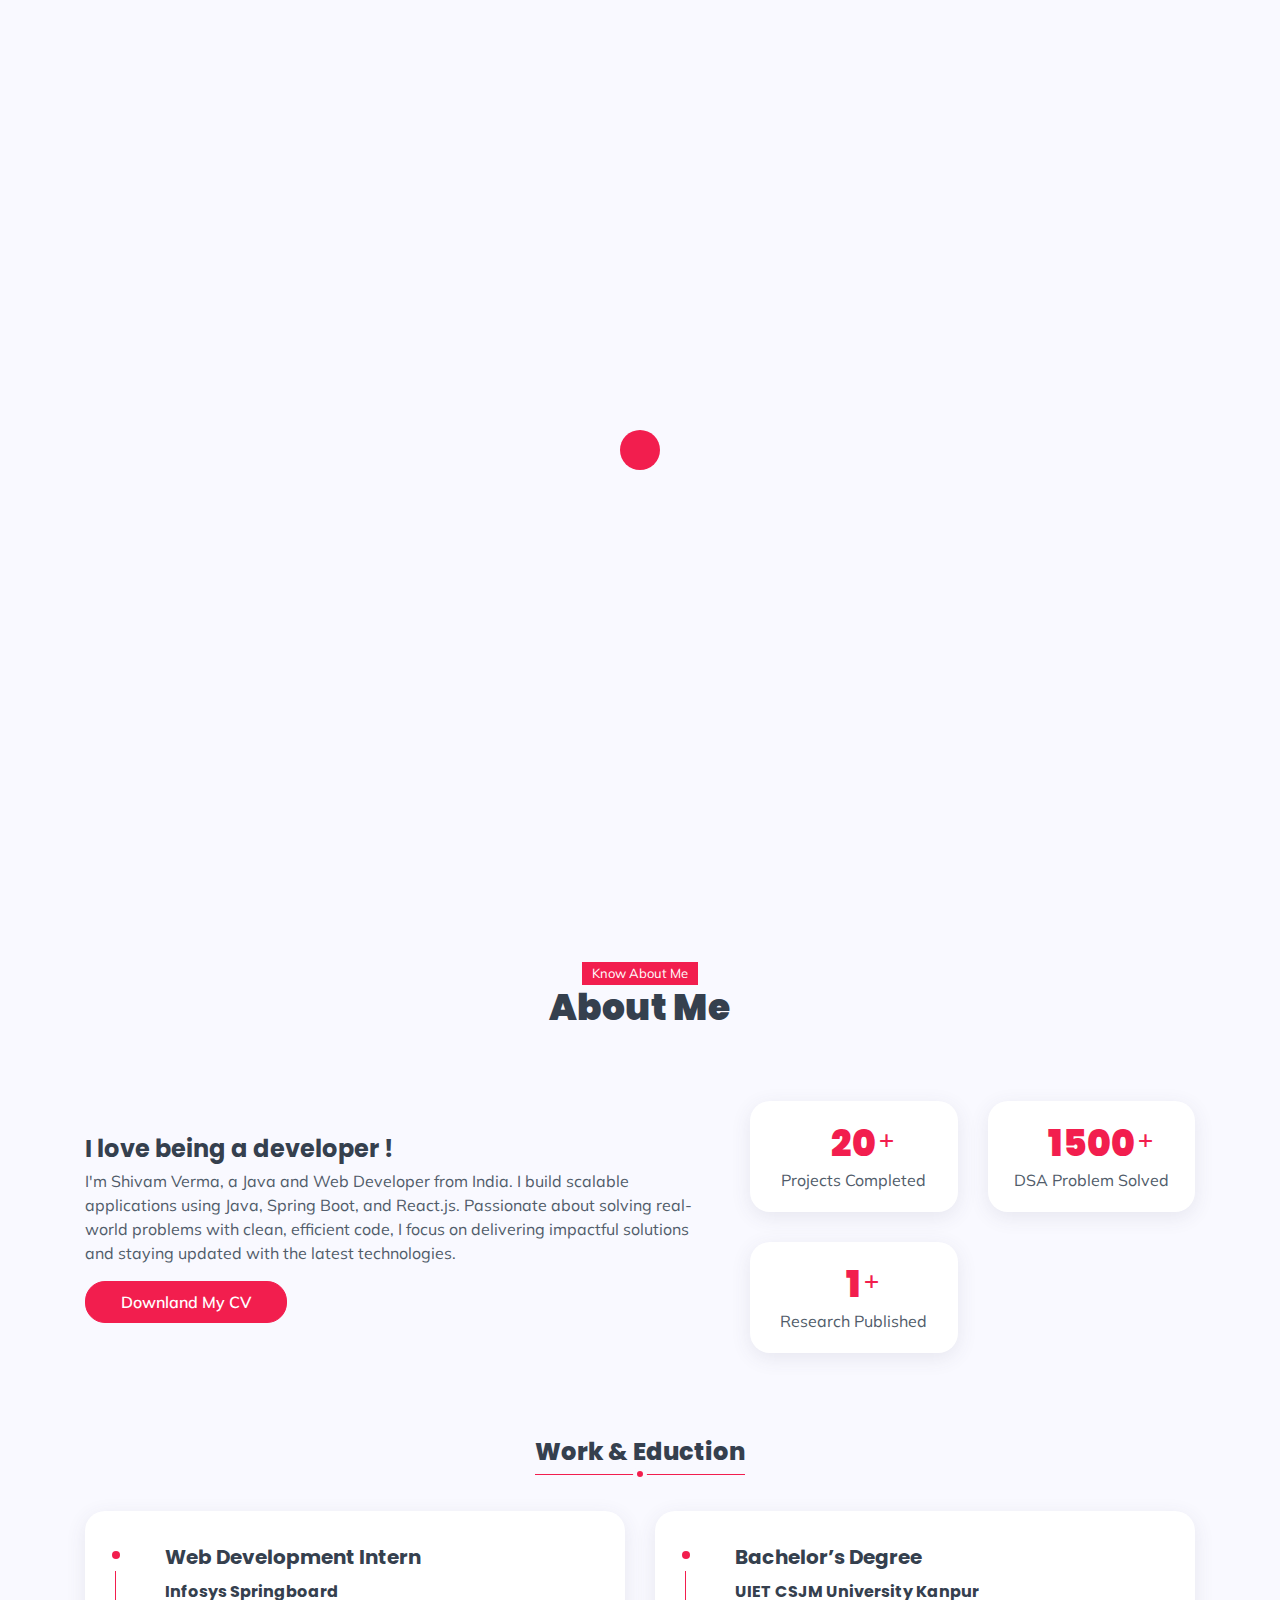
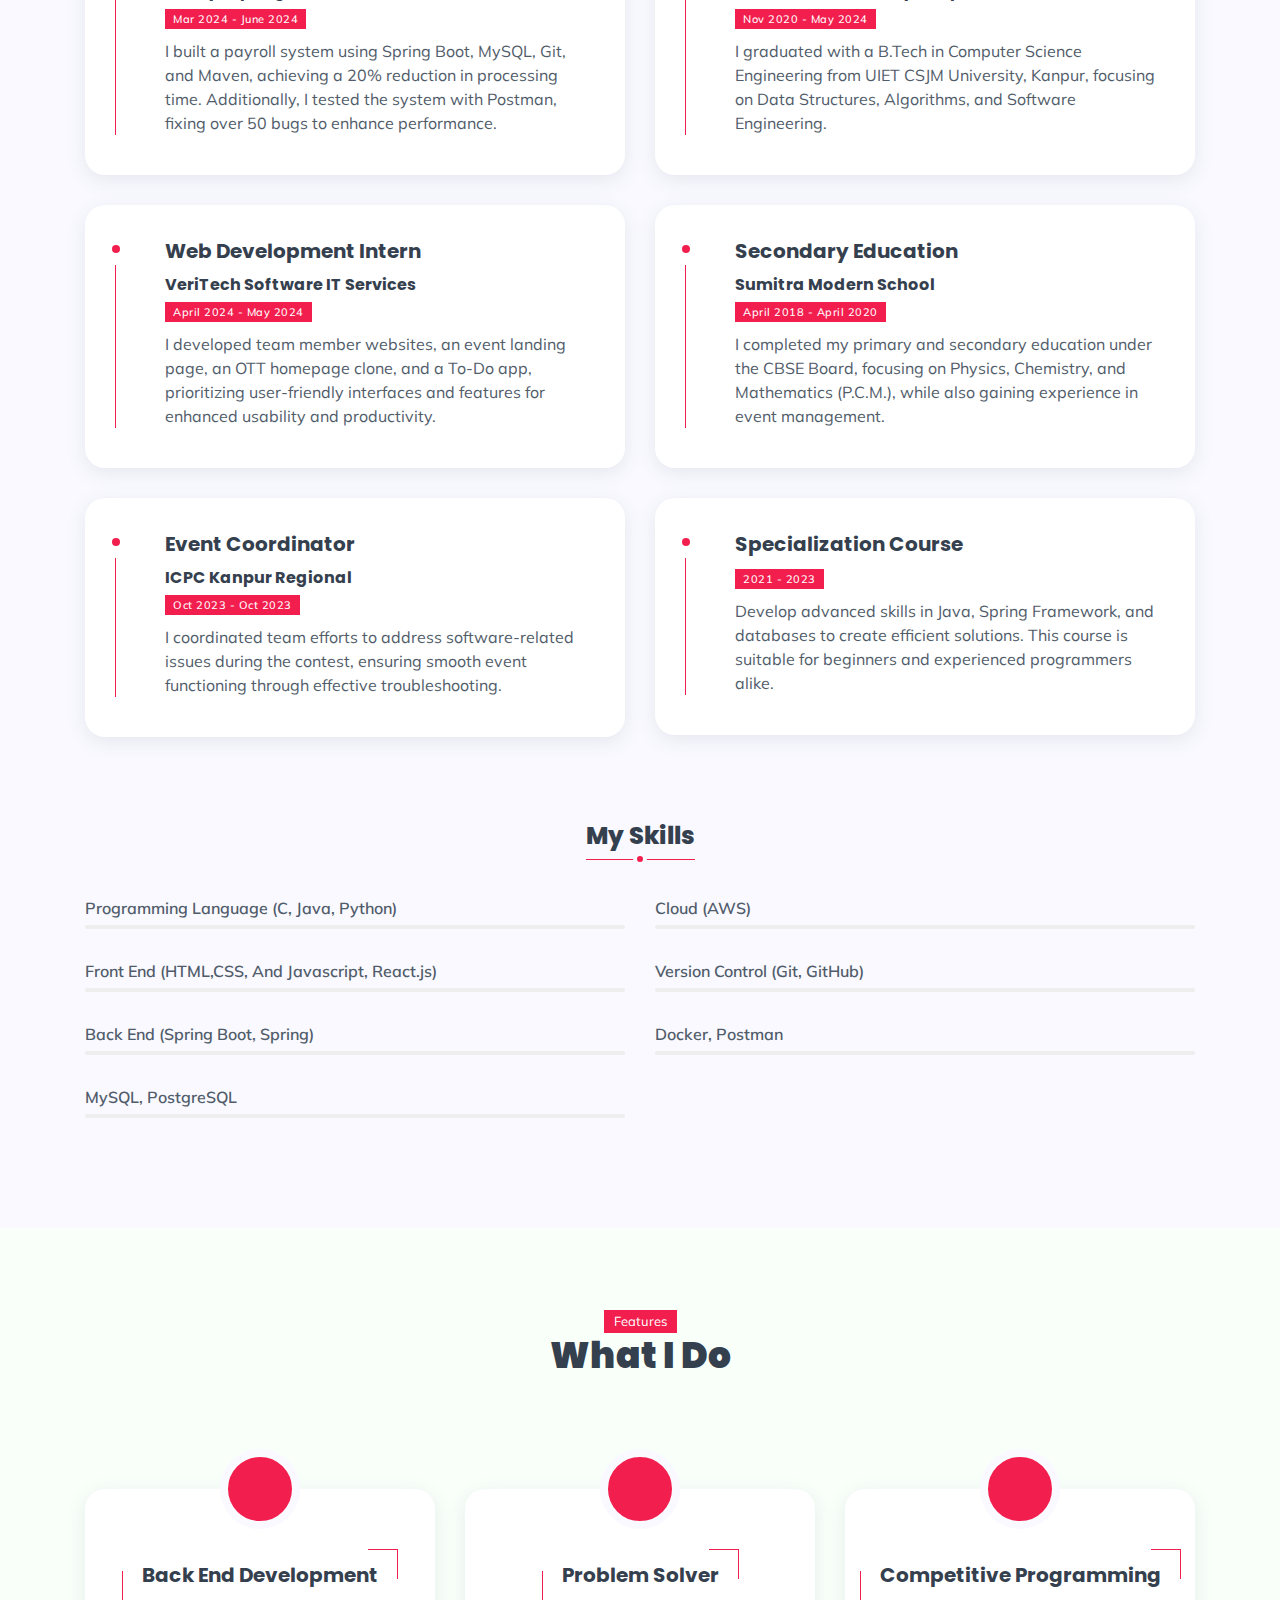
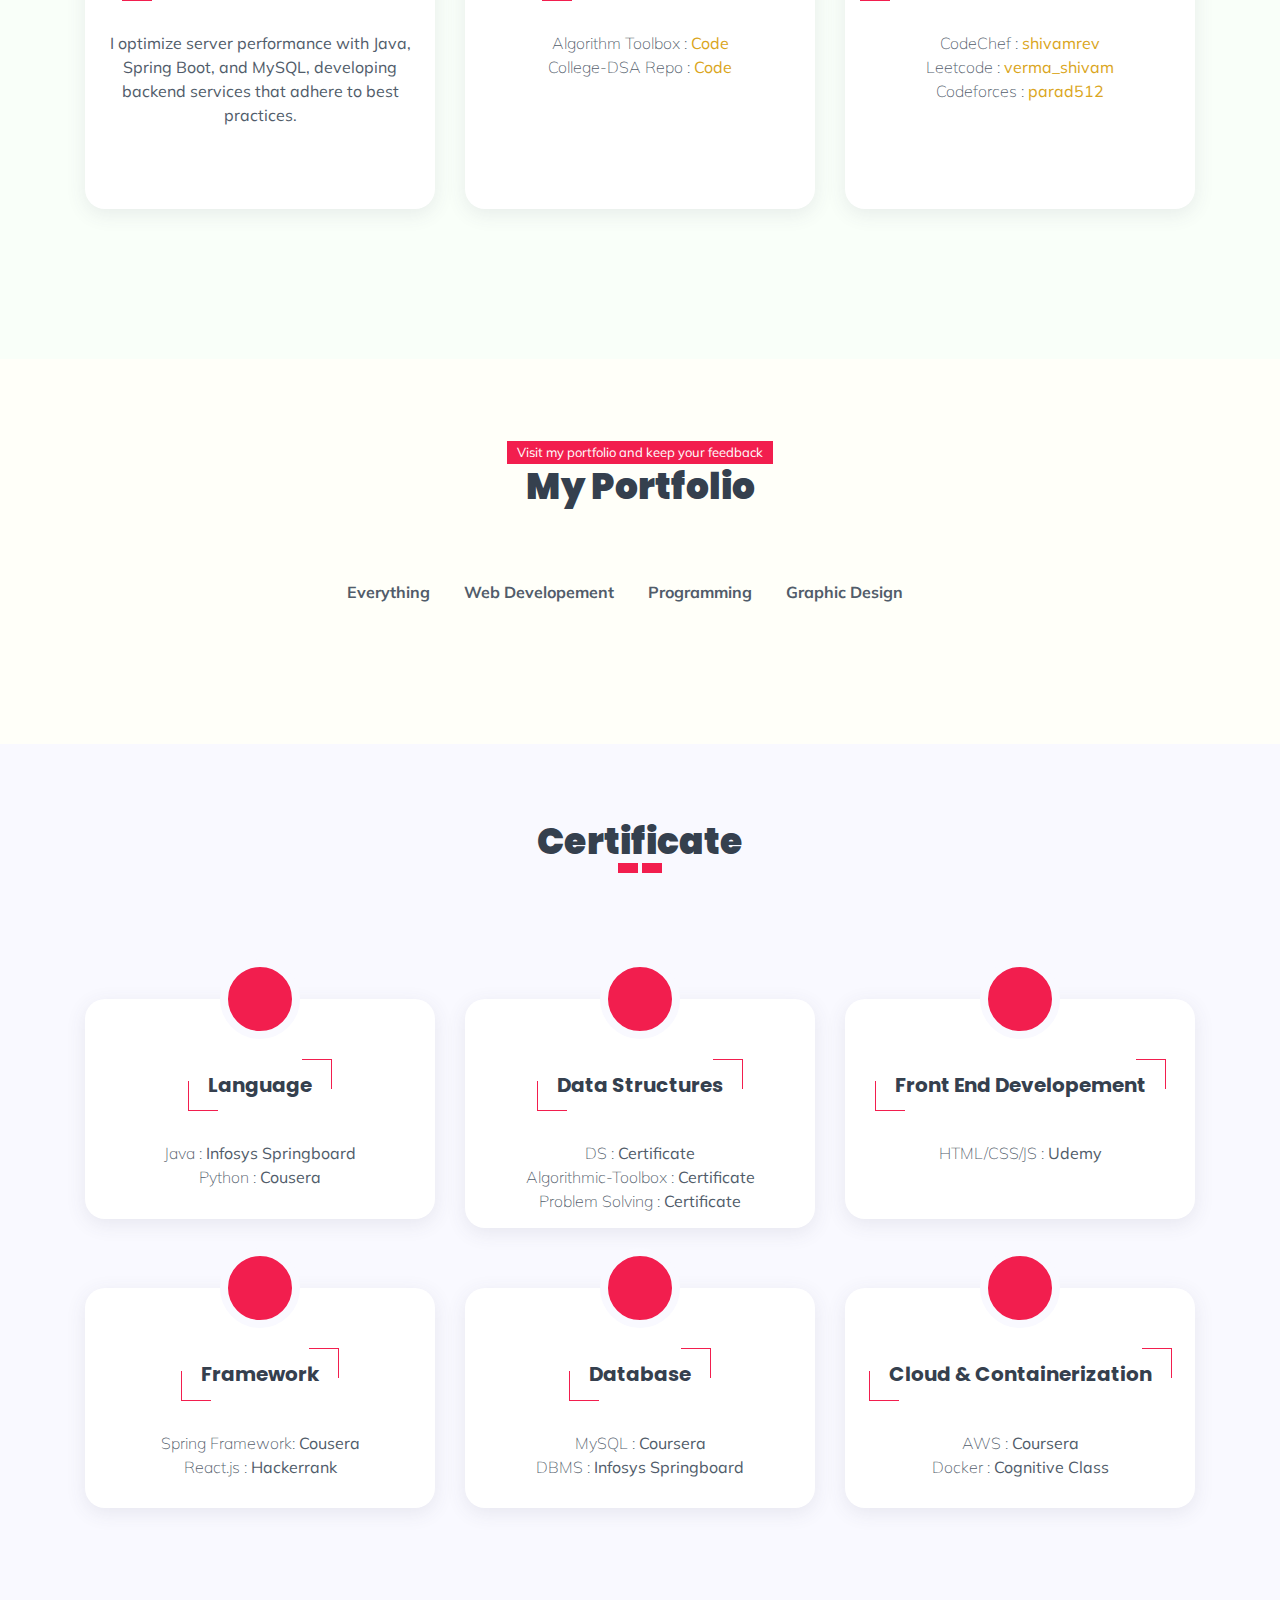
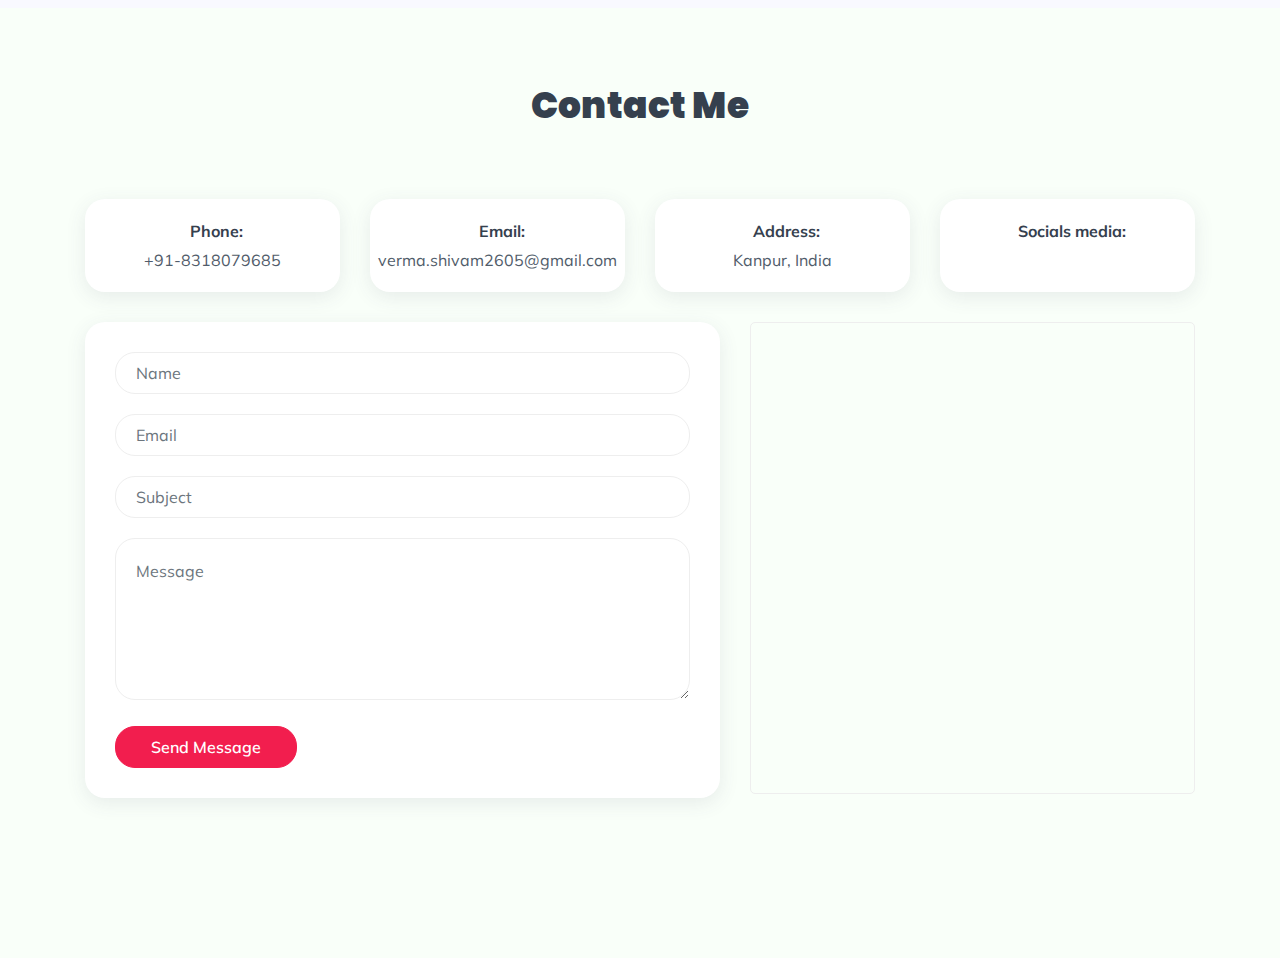
==== commit 7dd6bcef: "updated_portfolio" ====
--- a/index.html
+++ b/index.html
@@ -42,22 +42,20 @@
                     <a href="index.html" class="active">Home</a>
                 </li>
                 <li>
-                    <a href="about.html">About</a>
+                    <a href="#about">About</a>
                 </li>
                 <li>
-                    <a href="services.html">Services</a>
+                    <a href="#feature">Features</a>
                 </li>
                 <li>
-                    <a href="works.html">Works</a>
+                    <a href="#portfolio">Portfolio</a>
                 </li>
                 <li>
-                    <a href="certificate.html">Certificate</a>
+                    <a href="#certificate">Certificate</a>
                 </li>
-              <!--   <li>
-                    <a href="blog.html">Blog</a>
-                </li> -->
+           
                 <li>
-                    <a href="contact.html">Contact</a>
+                    <a href="#contact">Contact</a>
                 </li>
             </ul>
         </nav>
@@ -71,18 +69,7 @@
         </a>
     </div>
     
-    <div class="main-logo text-center">
-        <div class="container">
-            <div class="row">
-                <div class="col-lg-6"></div>
-                <div class="col-lg-6">
-                    <a class="logo wow customFadeInUp slow" >
-                        S
-                    </a>
-                </div> 
-            </div>
-        </div>
-    </div>
+   
 
     <!--Home-->
    
@@ -93,16 +80,16 @@
                 <div class="col-lg-6"></div>
                 <div class="col-lg-6">
                     <div class="home-banner wow customFadeInUp delay-0-2s slow">                      
-                        <h6> Hi , There! </h6>
-                        <h1 class="cd-headline clip">I Am 
+                        <h5 style="text-align: left;">Hi There, I'm</h5>
+
+                        <h1 class="cd-headline clip" style="text-align: left;">Shivam Verma <br>
                             <span class="cd-words-wrapper base-color">
-                                <b class="is-visible"> Shivam Verma. </b>
-                                <b contentEditable="true">Java Developer.</b>
-                                <!-- <b>Back End Developer.</b> -->
+                                <b class="is-visible">Java Developer </b>
+                                <b contentEditable="true">Backend Developer.</b>
                             </span>
                         </h1>
                         <p class="max-width-600">
-                            I am passionate about creating efficient and user-friendly software solutions. I specialize in Java and other popular programming languages and have experience working on a diverse range of projects.
+                            I am passionate about creating efficient software solutions, specializing in Java and other languages, with diverse project experience.
                         </p> 
 
                         <ul class="social-icons list-inline">
@@ -145,6 +132,892 @@
     
     </section>
 
+ <!-- About-->
+ <section  class="section"   >
+    <div  class="section" >
+        <div id="about" class="container" >
+            <!--Section title-->
+            <div class="row" >
+                <div class="col-12">
+                    <div class="section-heading">
+                        <p class="section-description bg-base-color">Know About Me</p>
+                        <h2 class="section-title">About Me</h2>
+                    </div>
+                </div>
+            </div>
+            <!--about-info-->
+            <div class="row d-flex align-items-center mb-50 wow customFadeInUp slow">
+                <div class="col-lg-7 ">
+                    <div class="about-info">
+                        <h4>I love being a developer !</h4>
+                        <p>I'm Shivam Verma, a Java and Web Developer from India. I build scalable applications using Java, Spring Boot, and React.js. Passionate about solving real-world problems with clean, efficient code, I focus on delivering impactful solutions and staying updated with the latest technologies.</p>
+                        <!-- <div class="g-listes">
+                            <ul class="liste">
+                                <li><span>Name:</span>Shivam Verma</li>
+                                <li><span>Phone:</span>+91-8318079685</li>
+                                <li><span>Freelancer:</span>Available</li>
+                            </ul>
+                            <ul class="liste">
+                                <li><span>Email:</span>verma.shivam2605@gmail.com</li>
+                                <li><span>Location:</span>Kanpur, India</li>
+                                <li><span>Experience:</span>Fresher</li>
+                            </ul>
+                        </div> -->
+                        <div class="g-bottom">
+                            <a href="https://drive.google.com/file/d/1fwcep6TdMGBKOOSjmCkpEMWNkFRRt64e/view?usp=sharing" class="btn-custom">Downland My CV</a>
+                            <ul class="social-icons  list-inline">
+                                <li>
+                                    <a href="#">
+                                        <a href="https://www.linkedin.com/in/shivamverma61/"><i class="fab fa-linkedin"></i></a>  
+                                    </a>
+                                </li>
+                                <li>
+                                    <a href="#">
+                                        <a href="https://twitter.com/Arthur31692023/"> <i class="fab fa-twitter"></i></a> 
+                                    </a>
+                                </li>
+                                <li>
+                                    <a href="#">
+                                        <a href="https://www.instagram.com/zenvoyager_88">  <i class="fab fa-instagram"></i></a> 
+                                    </a>
+                                </li>
+                                <li>
+                                    <a href="#">
+                                        <a href="https://github.com/shivamverma26"><i class="fab fa-github"></i></a>
+                                        
+                                    </a>
+                                </li>
+                                <li>
+                                    <a href="#">
+                                        <a href="mailto:verma.shivam2605@gmail.com"><i class="fab fa-google"></i></a>
+                                        
+                                    </a>
+                                </li>
+                            </ul>
+                        </div>
+                    </div>
+                </div>
+                <div class="col-lg-5">
+                    <div class="row">
+                        <div class="col-6">
+                            <div class="about-box">
+                                <h2 class="base-color">20</h2>
+                                <p>Projects Completed</p>
+                            </div>
+                        </div>
+                        <div class="col-6">
+                            <div class="about-box">
+                                <h2 class="base-color">1500</h2>
+                                <p>DSA Problem solved</p>
+                            </div>
+                        </div>
+                        <div class="col-6">
+                            <div class="about-box">
+                                <h2 class="base-color">1</h2>
+                                <p>Research Published</p>
+                            </div> 
+                        </div>
+                        <div class="col-6">
+                            <!-- <div class="about-box">
+                                <h2 class="base-color">15</h2>
+                                <p>awards won</p>
+                            </div> -->
+                        </div>
+                    </div> 
+                </div>
+            </div>
+          
+            <!--Work & Eduction-->
+            <div class="section-sub-heading">
+                <h4 class="section-sub-title"> Work & Eduction</h4>
+            </div>
+            <div class="row mb-50">
+                <div class="col-md-6 wow customFadeInUp  delay-0-2s slow">
+                    <div class="timeline">
+                        <div class="timeline-item">
+                            <div class="icon"></div>
+                            <div class="box">
+                                <h5>Web Development Intern</h5> <h6>Infosys Springboard<br></h6> 
+                                <small class="bg-base-color"> Mar 2024 - June 2024</small>
+                             <p>I built a payroll system using Spring Boot, MySQL, Git, and Maven, achieving a 20% reduction in processing time. Additionally, I tested the system with Postman, fixing over 50 bugs to enhance performance.</p>
+                                  
+                                  </div>
+                            </div>
+                        </div>
+                        <div class="timeline">
+                        <div class="timeline-item">
+                            <div class="icon"></div>
+                            <div class="box">
+                                <h5>Web Development Intern</h5><h6>VeriTech Software IT Services<br></h6> 
+                                <small class="bg-base-color"> April 2024 - May 2024</small>
+                               <p>I developed team member websites, an event landing page, an OTT homepage clone, and a To-Do app, prioritizing user-friendly interfaces and features for enhanced usability and productivity.</p>
+                                  
+                            </div>
+                        </div>
+                        </div>
+                        <div class="timeline">
+                        <div class="timeline-item">
+                            <div class="icon"></div>
+                            <div class="box ">
+                                <h5>Event Coordinator </h5><h6>ICPC Kanpur Regional<br></h6>
+                                <small class="bg-base-color"> Oct 2023 - Oct 2023</small>
+                               <p>I coordinated team efforts to address software-related issues during the contest, ensuring smooth event functioning through effective troubleshooting.</p>
+                            </div>
+                        </div>
+                    </div>
+                </div>
+                <div class="col-md-6 wow customFadeInUp delay-0-4s slow">
+                    <div class="timeline">
+                        <div class="timeline-item">
+                            <div class="icon"></div>
+                            <div class="box ">
+                                <h5>Bachelor’s Degree</h5>
+                               <h6>  <a href="https://csjmu.ac.in/school-of-engineering-and-technology/">UIET CSJM University Kanpur</a><br></h6>
+                                <small class="bg-base-color">Nov 2020 - May 2024</small>
+                                <p>
+                                    I graduated with a B.Tech in Computer Science Engineering from UIET CSJM University, Kanpur, focusing on Data Structures, Algorithms, and Software Engineering.</p>
+                                
+                            </div>
+                        </div>
+                        </div>
+                        <div class="timeline">
+                        <div class="timeline-item">
+                            <div class="icon"> </div>
+                            <div class="box ">
+                                <h5>Secondary Education</h5>
+                                <h6>  <a href="https://sumitraschools.com/sumitra-modern-school/">Sumitra Modern School</a><br></h6>
+                                <small class="bg-base-color">April 2018 - April 2020</small>
+                                <p>
+                                    I completed my primary and secondary education under the CBSE Board, focusing on Physics, Chemistry, and Mathematics (P.C.M.), while also gaining experience in event management.</p>
+                            </div>
+                        </div>
+                        </div>
+                        <div class="timeline">
+                        <div class="timeline-item">
+                            <div class="icon"></div>
+                            <div class="box">
+                                <h5>Specialization Course </h5>
+                                <small class="bg-base-color"> 2021 - 2023</small>
+                                <p>Develop advanced skills in Java, Spring Framework, and databases to create efficient solutions. This course is suitable for beginners and experienced programmers alike.</p>
+                            </div>
+                        </div>
+                    </div>
+                </div>
+            </div>
+
+            <!--Skills-->
+            <div class="section-sub-heading">
+                <h4 class="section-sub-title"> My Skills</h4>
+            </div>
+            <div class="row">
+                <div class="col-md-6">
+
+                    <!--skill-item Prog Lang-->
+                    <div class="skill-item">
+                        <p>Programming Language (C, Java, Python) </p>
+                        <div class="skill-progress">
+                            <div class="skill-progress-bar bg-base-color" role="progressbar" aria-valuenow="100" aria-valuemin="0" aria-valuemax="100">
+                                <!-- <span>80%</span> -->
+                            </div>
+                        </div>
+                    </div>
+                    <!--skill-item Front-End -->
+                    <div class="skill-item">
+                        <p>Front End (HTML,CSS, And Javascript, React.js)</p>
+                        <div class="skill-progress">
+                            <div class="skill-progress-bar bg-base-color" role="progressbar" aria-valuenow="100" aria-valuemin="0" aria-valuemax="100">
+                                <!-- <span>82%</span> -->
+                            </div>
+                        </div>
+                    </div>
+            
+                    
+                    <!--skill-item-->
+                    <div class="skill-item">
+                        <p>Back End (Spring Boot, Spring) </p>
+                        <div class="skill-progress">
+                            <div class="skill-progress-bar bg-base-color" role="progressbar" aria-valuenow="100" aria-valuemin="0" aria-valuemax="100">
+                                <!-- <span>75%</span> -->
+                            </div>
+                        </div>
+                    </div>
+                    
+                    
+                    <!--skill-item DB-->
+                    <div class="skill-item">
+                        <p>MySQL, PostgreSQL</p>
+                        <div class="skill-progress">
+                            <div class="skill-progress-bar bg-base-color" role="progressbar" aria-valuenow="100" aria-valuemin="0" aria-valuemax="100">
+                                <!-- <span>80%</span> -->
+                            </div>
+                        </div>
+                    </div>
+                </div>
+                <div class="col-md-6">
+                    <!--skill-item framework-->
+                    
+            
+                    <!--skill-item cloud-->
+                    <div class="skill-item">
+                        <p>Cloud (AWS)</p>
+                        <div class="skill-progress">
+                            <div class="skill-progress-bar bg-base-color" role="progressbar" aria-valuenow="100" aria-valuemin="0" aria-valuemax="100">
+                                <!-- <span>80%</span> -->
+                            </div>
+                        </div>
+                    </div>
+            
+                    <!--skill-item Versiob control-->
+                    <div class="skill-item">
+                        <p>Version Control (Git, GitHub) </p>
+                        <div class="skill-progress">
+                            <div class="skill-progress-bar bg-base-color" role="progressbar" aria-valuenow="100" aria-valuemin="0" aria-valuemax="100">
+                                <!-- <span>75%</span> -->
+                            </div>
+                        </div>
+                    </div>
+            
+                    <!--skill-item tool-->
+                    <div class="skill-item">
+                         <p>Docker, Postman</p>
+                        <div class="skill-progress">
+                           <div class="skill-progress-bar bg-base-color" role="progressbar" aria-valuenow="100" aria-valuemin="0" aria-valuemax="100">
+                              <!--   <span>70%</span> -->
+                            </div>
+                        </div>
+                    </div>
+                </div>
+            </div>
+        </div>
+    </div>
+</section>
+       <!-- My work / what i do -->
+<section class="section" style="background-color: #f9fff9;margin-top: -20px; padding-top: 0;">
+    <div class="section">
+        <div id="feature" class="container">
+            <div class="row">
+                <div class="col-12">
+                    <div class="section-heading">
+                        <p class="section-description bg-base-color">Features</p>
+                        <h2 class="section-title">What I Do</h2>
+                    </div>
+                </div>
+            </div>
+            
+            <div class="row mb-20 mt-40">
+                <!--service-item-->
+                <div class="col-lg-4 col-md-6 wow customFadeInUp delay-0-2s slow">
+                    <div class="service-item">
+                        <div class="icon bg-base-color">
+                            <i class="fas fa-desktop"></i>
+                        </div>
+                        <div class="content" style="min-height:300px;">
+                            <h5> Back End Development</h5>
+                            <p>
+                               <!-- <b>Front End Development </b>  <br>  -->
+                               I optimize server performance with Java, Spring Boot, and MySQL, developing backend services that adhere to best practices.
+                            </p>
+                        </div>
+                    </div>
+                </div>
+            
+                <!--service-item-->
+                <div class="col-lg-4 col-md-6 wow customFadeInUp delay-0-3s slow">
+                    <div class="service-item">
+                        <div class="icon bg-base-color">
+                            <i class="fa fa-object-group"></i>
+                        </div>
+                        <div class="content" style="min-height:300px;">
+                            <h5> Problem Solver </h5>
+                            <p> 
+                                <b>Algorithm Toolbox : </b> <a href="https://github.com/shivamverma26/algorithimic_toolbox/tree/main/course%201" style="color: #DAA520;">Code</a><br>
+                                <b>College-DSA Repo : </b>  <a href="https://github.com/shivamverma26/DSA" style="color: #DAA520;">Code</a>
+                                 </p>
+                        </div>
+                    </div>
+                </div>
+            
+                <!--service-item-->
+                <div class="col-lg-4 col-md-6 wow customFadeInUp delay-0-4s slow">
+                    <div class="service-item ">
+                        <div class="icon bg-base-color">
+                            <i class="fas fa-code"></i>
+                        </div>
+                        <div class="content" style="min-height:300px;">
+                            <h5> Competitive Programming </h5>
+                            <p>
+                            <b>CodeChef :</b><a href="https://www.codechef.com/users/shivamrev" style="color: #DAA520;">   shivamrev</a><br>
+                            <b>Leetcode :</b><a href="https://leetcode.com/u/verma_shivam/" style="color: #DAA520;"> verma_shivam</a><br>
+                            <b>Codeforces :</b><a href="https://codeforces.com/profile/parad512" style="color: #DAA520;"> parad512</a>
+                                  </p>
+                        </div>
+                    </div>
+                </div>
+            
+                <!--service-item-->
+                <!-- <div class="col-lg-4 col-md-6 wow customFadeInUp delay-0-5s slow">
+                    <div class="service-item ">
+                        <div class="icon bg-base-color">
+                            <i class="fas fa-file-code"></i>
+                        </div>
+                        <div class="content" style="min-height:300px;">
+                            <h5> Languages </h5>
+                            <p>
+                          <b>Programming Languages :</b><a href="" style="color: #DAA520;"> C / Java</a><br>
+                          <b>Developement Stack  :</b><a href="" style="color: #DAA520;"> HTML / CSS / Javascript / SQL </a><br>
+                          <b>Skills  :</b><a href="" style="color: #DAA520;"> Problem-solving</a><br>
+                           </p>
+                        </div>
+                    </div>
+                </div> -->
+            
+                <!--service-item-->
+                <!-- <div class="col-lg-4 col-md-6 wow customFadeInUp delay-0-6s slow">
+                    <div class="service-item ">
+                        <div class="icon bg-base-color">
+                          <i class="fab fa-blogger-b"></i>
+                        </div>
+                        <div class="content" style="min-height:300px ; ">
+                            <h5>Blogs </h5>
+                            <p>
+                             Crafting captivating blog content that informs, entertains, and engages my audience. :  <a href="https://shivamverma26.github.io/blog.report" style="color: #DAA520;">Blog</a>
+                            </p>
+                        </div>
+                    </div>
+                </div> -->
+            
+                <!--service-item-->
+                <!-- <div class="col-lg-4 col-md-6 wow customFadeInUp delay-0-7s slow">
+                    <div class="service-item">
+                        <div class="icon bg-base-color">
+                            <i class="fas fa-share-alt"></i>
+                        </div>
+                        <div class="content" style="min-height:300px;">
+                            <h5>Social Work </h5>
+                            <p>
+                                Social work promotes change and well-being. Social workers help people overcome challenges and advocate for fairness.
+                            </p>
+                        </div>
+                    </div>
+                </div> -->
+            </div>
+            
+            
+             </div> 
+
+   </div>
+</section>
+   
+<!-- my project/ my portfolio -->
+<section class="section" style="background-color: #fffff9;margin-top: -30px; padding-top: 0;">
+    <div class="section">
+        <div id="portfolio" class="container">
+            <!--Section title-->
+            <div class="row">
+                <div class="col-12">
+                    <div class="section-heading">
+                        <p class="section-description bg-base-color">Visit my portfolio and keep your feedback</p>
+                        <h2 class="section-title">My Portfolio</h2>
+                    </div>
+                </div>
+            </div>
+            <div class="row">
+                <div class="col-md-12">
+                    <!--works-filters-->
+                    <div class="works-filters">
+                        <ul class="list-inline">
+                            <li class="filter" data-filter="all">Everything</li>
+                            <li class="filter" data-filter=".photography">Web Developement</li>
+                            <li class="filter" data-filter=".illustrator"> Programming</li>
+                            <li class="filter" data-filter=".graphic">Graphic Design</li>
+                        </ul>
+                    </div>
+                </div>
+            </div>
+            <div class="works-items">
+                <div class="row">
+                    <!--works-item-->
+                    <div class="col-lg-4 col-md-6 mix photography ">
+                        <div class="works-item wow customFadeInUp slow">
+                            <div class="image">
+                                <img src="assets/img/works/1.jpg" alt="">
+                                <div class="overly">
+                                    <div class="info d-flex align-items-center">
+                                        <p>Name - Editor</p>
+                                        <div class="details d-flex align-items-center ml-auto">
+                                            <a href="assets/img/works/1.jpg" class="view-work">
+                                                <i class="fas fa-images"></i>
+                                            </a>
+                                            <a href="https://shivamverma26.github.io/code-edit/"><i class="fas fa-link"></i></a>
+                                        </div>
+                                    </div>
+                                </div>
+                            </div>
+                        </div>
+                    </div>
+            
+                    
+            
+                         <!--works-item-->
+                         <div class="col-lg-4 col-md-6 mix photography">
+                            <div class="works-item wow customFadeInUp delay-0-9s slow">
+                                <div class="image">
+                                    <img src="assets/img/works/9.jpg" alt="">
+                                    <div class="overly">
+                                        <div class="info d-flex align-items-center">
+                                            <p>Name - Resume-Maker</p>
+                                            <div class="details d-flex align-items-center ml-auto">
+                                                <a href="assets/img/works/9.jpg" class="view-work">
+                                                    <i class="fas fa-images"></i>
+                                                </a>
+                                                <a href="https://shivamverma26.github.io/resume.me/">
+                                                    <i class="fas fa-link"></i>
+                                                </a>
+                                            </div>
+                                        </div>
+                                    </div>
+                                </div>
+                            </div>
+                        </div>
+                    <!--works-item-->
+                    <!-- <div class="col-lg-4 col-md-6 mix graphic ">
+                        <div class="works-item wow customFadeInUp delay-0-3s slow">
+                            <div class="image">
+                                <img src="assets/img/works/3.jpg" alt="">
+                                <div class="overly">
+                                    <div class="info d-flex align-items-center">
+                                        <p>Name - Graphic design</p>
+                                        <div class="details d-flex align-items-center ml-auto">
+                                            <a href="assets/img/works/3.jpg" class="view-work">
+                                                <i class="fas fa-images"></i>
+                                            </a>
+                                            <a href="#">
+                                                <i class="fas fa-link"></i>
+                                            </a>
+                                        </div>
+                                    </div>
+                                </div>
+                            </div>
+                        </div>
+                    </div> -->
+            <!--works-item-->
+            <!-- <div class="col-lg-4 col-md-6 mix illustrator ">
+                <div class="works-item wow customFadeInUp delay-0-2s slow">
+                    <div class="image">
+                        <img src="assets/img/works/10.jpg" alt="">
+                        <div class="overly">
+                            <div class="info d-flex align-items-center">
+                                <p >Name - Url-Shortner </p>
+                                <div class="details d-flex align-items-center ml-auto">
+                                    <a href="assets/img/works/10.jpg" class="view-work">
+                                        <i class="fas fa-images"></i>
+                                    </a>
+                                    <a href="https://github.com/shivamverma26/link-shortner">
+                                        <i class="fas fa-link"></i>
+                                    </a>
+                                </div>
+                            </div>
+                        </div>
+                    </div>
+                </div>
+            </div> -->
+                    <!--works-item-->
+                    <div class="col-lg-4 col-md-6 mix photography ">
+                        <div class="works-item wow customFadeInUp delay-0-4s slow">
+                            <div class="image">
+                                <img src="assets/img/works/2.jpg" alt="">
+                                <div class="overly">
+                                    <div class="info d-flex align-items-center">
+                                        <p>Name - blogpost</p>
+                                        <div class="details d-flex align-items-center ml-auto">
+                                            <a href="assets/img/works/2.jpg" class="view-work">
+                                                <i class="fas fa-images"></i>
+                                            </a>
+                                            <a href="https://blogsight.netlify.app/">
+                                                <i class="fas fa-link"></i>
+                                            </a>
+                                        </div>
+                                    </div>
+                                </div>
+                            </div>
+                        </div>
+                    </div>
+                    <!--works-item-->
+                    <div class="col-lg-4 col-md-6 mix photography ">
+                        <div class="works-item wow customFadeInUp delay-0-4s slow">
+                            <div class="image">
+                                <img src="assets/img/works/10.jpg" alt="">
+                                <div class="overly">
+                                    <div class="info d-flex align-items-center">
+                                        <p>Name - Url-Shortner</p>
+                                        <div class="details d-flex align-items-center ml-auto">
+                                            <a href="assets/img/works/10.jpg" class="view-work">
+                                                <i class="fas fa-images"></i>
+                                            </a>
+                                            <a href="https://github.com/shivamverma26/link-shortner">
+                                                <i class="fas fa-link"></i>
+                                            </a>
+                                        </div>
+                                    </div>
+                                </div>
+                            </div>
+                        </div>
+                    </div>
+                 
+            
+                    <!--works-item-->
+                    <div class="col-lg-4 col-md-6 mix graphic ">
+                        <div class="works-item wow customFadeInUp delay-0-5s slow">
+                            <div class="image">
+                                <img src="assets/img/works/5.jpg" alt="">
+                                <div class="overly">
+                                    <div class="info d-flex align-items-center">
+                                        <p>Name - Graphic design</p>
+                                        <div class="details d-flex align-items-center ml-auto">
+                                            <a href="assets/img/works/5.jpg" class="view-work">
+                                                <i class="fas fa-images"></i>
+                                            </a>
+                                            <a href="#">
+                                                <i class="fas fa-link"></i>
+                                            </a>
+                                        </div>
+                                    </div>
+                                </div>
+                            </div>
+                        </div>
+                    </div>
+            
+                    <!--works-item-->
+                    <div class="col-lg-4 col-md-6 mix graphic ">
+                        <div class="works-item wow customFadeInUp delay-0-6s slow">
+                            <div class="image">
+                                <img src="assets/img/works/6.jpg" alt="">
+                                <div class="overly">
+                                    <div class="info d-flex align-items-center">
+                                        <p>Name - Graphic design</p>
+                                        <div class="details d-flex align-items-center ml-auto">
+                                            <a href="assets/img/works/6.jpg" class="view-work">
+                                                <i class="fas fa-images"></i>
+                                            </a>
+                                            <a href="#">
+                                                <i class="fas fa-link"></i>
+                                            </a>
+                                        </div>
+                                    </div>
+                                </div>
+                            </div>
+                        </div>
+                    </div>
+            
+                    <!--works-item-->
+                    <div class="col-lg-4 col-md-6 mix graphic ">
+                        <div class="works-item wow customFadeInUp delay-0-7s slow">
+                            <div class="image">
+                                <img src="assets/img/works/7.jpg" alt="">
+                                <div class="overly">
+                                    <div class="info d-flex align-items-center">
+                                        <p> Name - Graphic design</p>
+                                        <div class="details d-flex align-items-center ml-auto">
+                                            <a href="assets/img/works/7.jpg" class="view-work">
+                                                <i class="fas fa-images"></i>
+                                            </a>
+                                            <a href="#">
+                                                <i class="fas fa-link"></i>
+                                            </a>
+                                        </div>
+                                    </div>
+                                </div>
+                            </div>
+                        </div>
+                    </div>
+            
+                    <!--works-item-->
+                    <div class="col-lg-4 col-md-6 mix illustrator ">
+                        <div class="works-item wow customFadeInUp delay-0-8s slow">
+                            <div class="image">
+                                <img src="assets/img/works/8.jpg" alt="">
+                                <div class="overly">
+                                    <div class="info d-flex align-items-center">
+                                        <p>Name - illustrator</p>
+                                        <div class="details d-flex align-items-center ml-auto">
+                                            <a href="assets/img/works/8.jpg" class="view-work">
+                                                <i class="fas fa-images"></i>
+                                            </a>
+                                            <a href="#">
+                                                <i class="fas fa-link"></i>
+                                            </a>
+                                        </div>
+                                    </div>
+                                </div>
+                            </div>
+                        </div>
+                    </div>
+            
+               
+                </div>
+            </div>
+        </div>
+    </div>
+</section>
+
+
+  <section>
+            <!-- certificate -->
+    <div class="section">
+        <div id="certificate" class="container">
+            <div class="row">
+                <div class="col-12">
+                    <div class="section-heading">
+                        <h2 class="section-title">Certificate</h2>
+                        <p class="section-description bg-base-color"></p> <p class="section-description bg-base-color"></p>
+                        
+                    </div>
+                </div>
+            </div>
+            
+            <div class="row mb-20 mt-40">
+                <!-- certificate -->
+                <div class="col-lg-4 col-md-6 wow customFadeInUp delay-0-2s slow">
+                    <div class="service-item">
+                        <div class="icon bg-base-color">
+                            <i class="fas fa-desktop"></i>
+                        </div>
+                        <div class="content" style="min-height:200px;">
+                            <h5> Language </h5>
+                            <p>
+                            <b> Java : </b> <a href="https://drive.google.com/file/d/1q062MzwmuleoA-Bc_q4KG5J0N8N5kn_-/view?usp=sharing">Infosys Springboard</a><br>
+                            <!-- <b> Java : </b> <a href="https://drive.google.com/file/d/1LKzLGCqLrJar-tQnjaDRh8juQDQLhKkf/view?usp=sharing">LinkedIn Learning</a><br> -->
+                            <b> Python : </b> <a href="https://www.coursera.org/account/accomplishments/verify/4R6H59GN9ZVF">Cousera</a>
+                                </p>
+                        </div>
+                    </div>
+                </div>
+
+                 <!-- certificate -->
+                 <div class="col-lg-4 col-md-6 wow customFadeInUp delay-0-3s slow">
+                    <div class="service-item">
+                        <div class="icon bg-base-color">
+                            <i class="fa fa-object-group"></i>
+                        </div>
+                        <div class="content" style="min-height:200px;">
+                            <h5> Data Structures </h5>
+                            <p> 
+                                <b>DS : </b>   <a href="https://www.coursera.org/account/accomplishments/verify/6WFUVMDSE3C2"> Certificate</a> <br>
+                                <b>Algorithmic-Toolbox : </b>   <a href="https://coursera.org/share/4be58635a21b2938804d67015850da01"> Certificate</a> <br>
+                                <b>Problem Solving :</b><a href="https://www.hackerrank.com/certificates/86f5ca934d6f">   Certificate</a><br>
+                             </p>
+                        </div>
+                    </div>
+                </div>
+
+                 <!-- certificate -->
+                 <div class="col-lg-4 col-md-6 wow customFadeInUp delay-0-3s slow">
+                    <div class="service-item">
+                        <div class="icon bg-base-color">
+                            <i class="fa fa-object-group"></i>
+                        </div>
+                        <div class="content" style="min-height:200px;">
+                            <h5> Front End Developement </h5>
+                            <p> 
+                                <b>HTML/CSS/JS : </b>   <a href="https://www.udemy.com/certificate/UC-46e258bd-9da6-4e77-92c2-b90725bc493f/"> Udemy</a> <br>
+                             </p>
+                        </div>
+                    </div>
+                </div>
+
+                   <!-- certificate -->
+                <div class="col-lg-4 col-md-6 wow customFadeInUp delay-0-2s slow">
+                    <div class="service-item">
+                        <div class="icon bg-base-color">
+                            <i class="fas fa-desktop"></i>
+                        </div>
+                        <div class="content" style="min-height:200px;">
+                            <h5> Framework </h5>
+                            <p>
+                            <b> Spring Framework: </b>  <a href="https://www.coursera.org/account/accomplishments/specialization/YK6TPQ2G9WK2">Cousera</a><br>
+                            <!-- <b> Spring Boot : </b>  <a href="https://drive.google.com/file/d/12THq1LqVFZv5sD05Ogj2fEup7nNypD9y/view?usp=sharing">LinkedIn Learning</a> -->
+                            <b> React.js : </b>  <a href="https://www.hackerrank.com/certificates/0b7f5535dd83">Hackerrank</a>
+                                </p>
+                        </div>
+                    </div>
+                </div>
+
+                  <!-- certificate -->
+                  <div class="col-lg-4 col-md-6 wow customFadeInUp delay-0-3s slow">
+                    <div class="service-item">
+                        <div class="icon bg-base-color">
+                            <i class="fa fa-object-group"></i>
+                        </div>
+                        <div class="content" style="min-height:200px;">
+                            <h5> Database </h5>
+                            <p> 
+                                <b>MySQL : </b>   <a href="https://www.coursera.org/account/accomplishments/verify/GMZNR245SN7V"> Coursera</a> <br>
+                                <!-- <b>MySQL Essentials  : </b>   <a href="https://drive.google.com/file/d/1-8qurx8RXaBhX56iuKSRrd_jsnL70hjh/view?usp=sharing"> LinkedIn Learning</a> <br> -->
+                                <b>DBMS : </b>   <a href="https://drive.google.com/file/d/1nKKLCwfOxVluMoqfkZX5y_6OWYki-EJI/view?usp=sharing"> Infosys Springboard</a> <br>
+                             </p>
+                        </div>
+                    </div>
+                </div>
+               
+                   <!-- certificate -->
+                <div class="col-lg-4 col-md-6 wow customFadeInUp delay-0-2s slow">
+                    <div class="service-item">
+                        <div class="icon bg-base-color">
+                            <i class="fas fa-desktop"></i>
+                        </div>
+                        <div class="content" style="min-height:200px;">
+                            <h5>Cloud & Containerization </h5>
+                            <p>
+                            <b> AWS : </b> <a href="https://coursera.org/share/2137e0fd88b364a4973983fb877c1ce6">Coursera</a><br>
+                            <b> Docker : </b> <a href="https://courses.cognitiveclass.ai/certificates/1272d04fbc444e58be457a5801ae00d3">Cognitive Class</a><br>
+
+                            <!-- <b> AWS : </b> <a href="https://drive.google.com/file/d/1lsPAgBvXk84QBRX3qGRE8YOSkb8t4ixr/view?usp=sharing">AWS</a> -->
+                                </p>
+                        </div>
+                    </div>
+                </div>
+
+                   <!-- certificate -->
+                <!-- <div class="col-lg-4 col-md-6 wow customFadeInUp delay-0-2s slow">
+                    <div class="service-item">
+                        <div class="icon bg-base-color">
+                            <i class="fas fa-desktop"></i>
+                        </div>
+                        <div class="content" style="min-height:200px;">
+                            <h5>Containerization </h5>
+                            <p>
+                            <b> Docker : </b> <a href="https://courses.cognitiveclass.ai/certificates/1272d04fbc444e58be457a5801ae00d3">Cognitive Class</a><br>
+                                </p>
+                        </div>
+                    </div>
+                </div> -->
+
+               
+        
+            
+                 <!-- certificate -->
+                <!-- <div class="col-lg-4 col-md-6 wow customFadeInUp delay-0-4s slow">
+                    <div class="service-item ">
+                        <div class="icon bg-base-color">
+                            <i class="fas fa-code"></i>
+                        </div>
+                        <div class="content" style="min-height:200px;">
+                            <h5> Problem-Solving </h5>
+                            <p>
+                            <b>Intermediate :</b><a href="https://www.hackerrank.com/certificates/86f5ca934d6f">   Certificate</a><br>
+                             </p>
+                        </div>
+                    </div>
+                </div> -->
+                 <!-- certificate -->
+                <!-- <div class="col-lg-4 col-md-6 wow customFadeInUp delay-0-4s slow">
+                    <div class="service-item ">
+                        <div class="icon bg-base-color">
+                            <i class="fas fa-code"></i>
+                        </div>
+                        <div class="content" style="min-height:200px;">
+                            <h5> Digital Badges </h5>
+                            <p>
+                            <b>Badges:</b><a href="https://www.credly.com/users/del_shivam_verma"> Credly</a><br>
+                             </p>
+                        </div>
+                    </div>
+                </div> -->
+            
+            </div>
+        </div>
+     </div>
+  </section>
+
+  <section class="section" style="background-color: #f9fff9;margin-top: -30px; padding-top: 0;">
+    
+    <!-- contact-->
+    <div class="section contact" >
+        <div id="contact" class="container">
+            <div class="row">
+                <div class="col-12">
+                    <!--Section title-->
+                    <div class="section-heading">
+                        <!-- <p class="section-description bg-base-color">Feel free to conatct me</p> -->
+                        <h2 class="section-title"> Contact Me</h2>
+                    </div>
+                </div>
+            </div>
+
+            <div class="row ">
+                <div class="col-lg-3 col-md-6">
+                    <!--phone-->
+                    <div class="contact-item ">
+                        <p><i class="fab fa-whatsapp base-color"></i> Phone: </p>
+                        <p><a href="tel:+918318079685">+91-8318079685</a></p>
+                    </div>
+                </div>
+                <div class="col-lg-3 col-md-6">
+                    <!--Email-->
+                    <div class="contact-item">
+                        <p><i class="fas fa-envelope base-color"></i> Email: </p>
+                        <p> <a href="mailto:verma.shivam2605@gmail.com">verma.shivam2605@gmail.com </a></p>
+                    </div>
+                </div>
+                <div class="col-lg-3 col-md-6">
+                    <!--Adress-->
+                    <div class="contact-item">
+                        <p><i class="fas fa-map-marker-alt base-color"></i> Address: </p>
+                        <p>Kanpur, India</p>
+                    </div>
+                </div>
+                <div class="col-lg-3 col-md-6">
+                    <!--social-icons-->
+                    <div class="contact-item">
+                        <p><i class="fas fa-share-alt base-color"></i>Socials media: </p>
+                        <ul class="social-icons list-inline">
+                            <li><a href="https://www.linkedin.com/in/shivamverma61/"><i class="fab fa-linkedin"></i></a></li>
+                            <li><a href="https://twitter.com/Arthur31692023"> <i class="fab fa-twitter"></i></a></li>
+                            <li><a href="https://www.instagram.com/zenvoyager_88"> <i class="fab fa-instagram"></i></a></li>
+                            <li><a href="https://github.com/shivamverma26"><i class="fab fa-github"></i></a></li>
+                            <!-- <li><a href="mailto:verma.shivam2605@gmail.com"><i class="fab fa-google"></i></a></li> -->
+                        </ul>
+                    </div>
+                </div>
+            </div>
+            <div class="row mb-30" >
+                <!--form-->
+                <div class="col-lg-7 wow customFadeInUp slow" >
+                    <form action="https://api.web3forms.com/submit" method="POST" class="contact_form" id="main_contact_form">
+                        <div class="alert alert-success contact_msg" style="display: none" role="alert">
+                            Your message was sent successfully.
+                        </div>
+                        <input type="hidden" name="access_key" value="c00a368c-ca2f-409b-a978-fc2ff9cebb76">
+                        <div class="form-group">
+                            <input type="text" name="name" id="name" class="form-control" placeholder="Name" required="required">
+                        </div>
+                            
+                        <div class="form-group">
+                            <input type="email" name="email" id="email" class="form-control" placeholder="Email" required="required">
+                        </div>
+                            
+                        <div class="form-group">
+                            <input type="text" name="subject" id="subject" class="form-control" placeholder="Subject" required="required">
+                        </div>
+                            
+                        <div class="form-group">
+                            <textarea name="message" id="message" cols="30" rows="5" class="form-control" placeholder="Message" required="required"></textarea>
+                        </div>
+                            
+                        <button type="submit" name="submit" class="btn-custom">Send Message</button>
+                    </form>
+                </div>
+                <!--google-map-->
+                <div class="col-lg-5 wow customFadeInUp delay-0-4s slow">
+                    <div class="google-map mb-30">
+                        <iframe src="https://www.google.com/maps/embed?pb=!1m18!1m12!1m3!1d28565.769047808895!2d80.23056201083982!3d26.49692239999999!2m3!1f0!2f0!3f0!3m2!1i1024!2i768!4f13.1!3m3!1m2!1s0x399c37ea522f9c0d%3A0xc0670941a068aea2!2sChhatrapati%20Shahu%20Ji%20Maharaj%20University%2C%20Kanpur!5e0!3m2!1sen!2sin!4v1681582503682!5m2!1sen!2sin" width="600" height="450" style="border:0;" allowfullscreen="" loading="lazy" referrerpolicy="no-referrer-when-downgrade">                       allowfullscreen="">
+                        </iframe>
+                    </div>
+                </div>
+            </div> 
+        </div>
+    </div>
+  </section>
 
      <!--loading -->
     <div class="loading">
--- a/assets/css/style.css
+++ b/assets/css/style.css
@@ -322,6 +322,9 @@
 .section {
   padding: 80px 0px 50px 0px;
 }
+.service{
+  margin-top: -100px;
+}
 
 .section-heading {
   text-align: center;
@@ -584,11 +587,16 @@
 .home-banner h1.cd-headline .cd-words-wrapper {
   text-align: center;
 }
+.home-banner h3.cd-headline .cd-words-wrapper {
+  text-align: center;
+}
 
 .home-banner h1.cd-headline .cd-words-wrapper:after {
   background-color: transparent;
 }
-
+.home-banner h3.cd-headline .cd-words-wrapper:after {
+  background-color: transparent;
+}
 .home-banner p {
   color: #ffffff;
   margin: auto auto 30px auto;
@@ -1001,7 +1009,7 @@
 		  Services
 ------------------------------ */
 .service-item {
-  padding: 30px;
+  padding: 10px;
   margin-bottom: 60px;
   border-radius: 20px;
   text-align: center;
